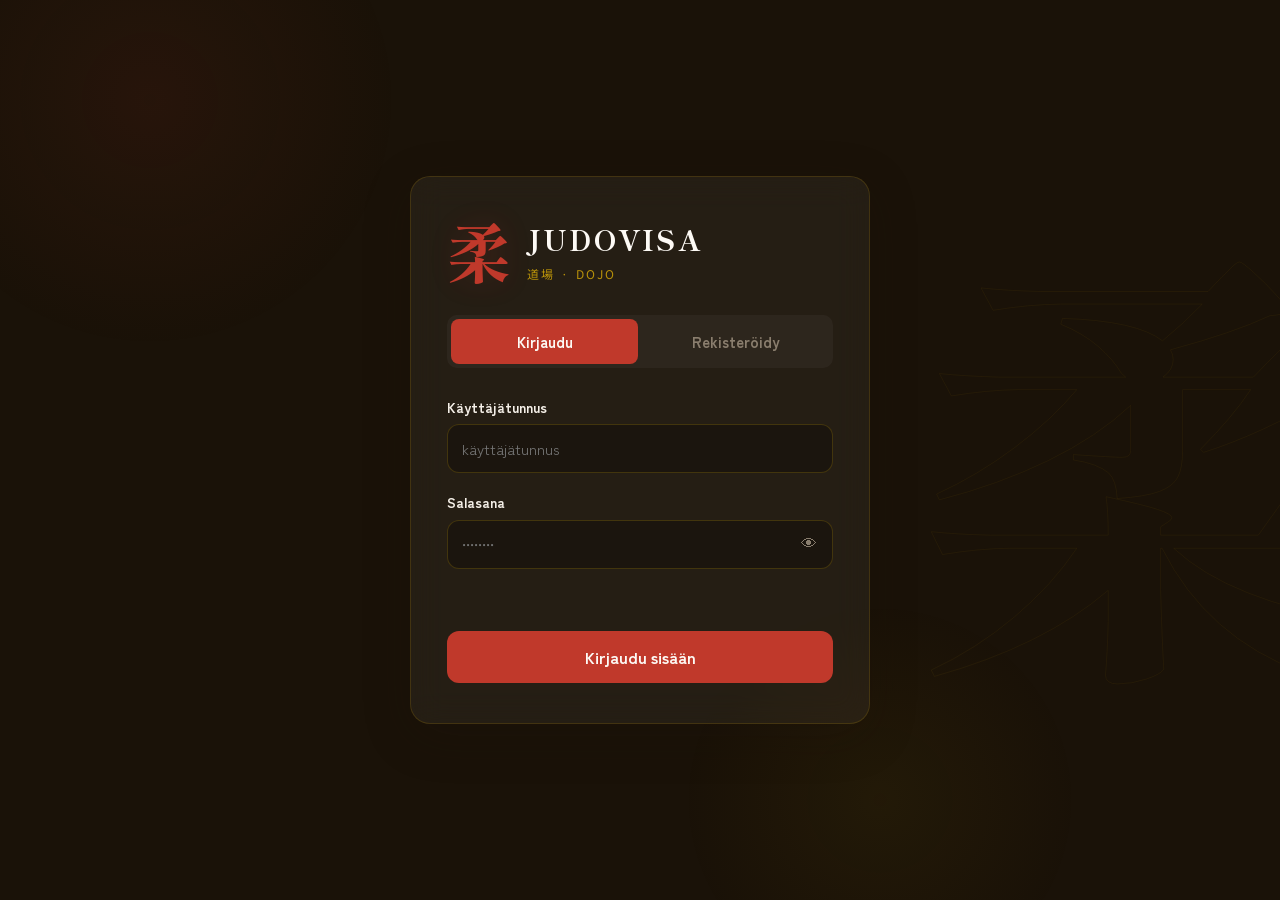
==== index.html @ 2f12b64b "Lisää etusivun rekisteröinti- ja kirjautumislomake" ====
<!DOCTYPE html>
<html lang="fi">
<head>
  <meta charset="UTF-8">
  <meta name="viewport" content="width=device-width, initial-scale=1.0">
  <title>Judovisa · Kirjautuminen</title>
  <!-- Esiyhdistä Google-fontteihin nopeampaa latausta varten -->
  <link rel="preconnect" href="https://fonts.googleapis.com">
  <link rel="preconnect" href="https://fonts.gstatic.com" crossorigin>
  <!-- Dojo-teeman fontit: Shippori Mincho otsikoihin, Zen Kaku leipätekstiin, Noto Sans JP japaniin -->
  <link href="https://fonts.googleapis.com/css2?family=Shippori+Mincho:wght@400;600;800&family=Noto+Sans+JP:wght@300;400;500&family=Zen+Kaku+Gothic+New:wght@300;400;700&display=swap" rel="stylesheet">
  <link rel="stylesheet" href="css/style.css">
</head>
<body>

  <!-- Taustadekoraatiot: iso kanji ja pehmeät väriympyrät -->
  <div class="bg-layer">
    <div class="bg-kanji" aria-hidden="true">柔</div>
    <div class="bg-circle c1"></div>
    <div class="bg-circle c2"></div>
  </div>

  <!-- Kirjautumis- ja rekisteröintinäkymä keskitettynä -->
  <main class="auth-wrap">
    <div class="auth-container">

      <!-- Logo: kanji ja teksti -->
      <div class="auth-logo">
        <div class="logo-kanji">柔</div>
        <div class="logo-text">
          <span class="logo-main">JUDOVISA</span>
          <span class="logo-sub">道場 · DOJO</span>
        </div>
      </div>

      <!-- Välilehdet: vaihto kirjautumisen ja rekisteröinnin välillä -->
      <div class="auth-tabs">
        <button class="tab-btn active" data-tab="login" type="button">Kirjaudu</button>
        <button class="tab-btn" data-tab="register" type="button">Rekisteröidy</button>
      </div>

      <!-- Kirjautumislomake -->
      <form id="form-login" class="auth-form active" novalidate>
        <!-- Käyttäjätunnuskenttä -->
        <div class="field-group">
          <label for="login-username">Käyttäjätunnus</label>
          <input type="text" id="login-username" autocomplete="username" placeholder="käyttäjätunnus" required>
        </div>
        <!-- Salasanakenttä näytä/piilota-painikkeella -->
        <div class="field-group">
          <label for="login-password">Salasana</label>
          <div class="pw-wrap">
            <input type="password" id="login-password" autocomplete="current-password" placeholder="••••••••" required>
            <button type="button" class="pw-toggle" data-target="login-password" aria-label="Näytä tai piilota salasana">👁</button>
          </div>
        </div>
        <!-- Viestialue virheille ja onnistumisille -->
        <div class="auth-message" id="login-message"></div>
        <!-- Lähetyspainike -->
        <button type="submit" class="btn-primary">Kirjaudu sisään</button>
      </form>

      <!-- Rekisteröintilomake -->
      <form id="form-register" class="auth-form" novalidate>
        <!-- Käyttäjätunnuskenttä -->
        <div class="field-group">
          <label for="reg-username">Käyttäjätunnus</label>
          <input type="text" id="reg-username" autocomplete="username" placeholder="3-20 merkkiä" required>
        </div>
        <!-- Salasanakenttä näytä/piilota-painikkeella -->
        <div class="field-group">
          <label for="reg-password">Salasana <span class="hint">(vähintään 8 merkkiä)</span></label>
          <div class="pw-wrap">
            <input type="password" id="reg-password" autocomplete="new-password" placeholder="••••••••" required>
            <button type="button" class="pw-toggle" data-target="reg-password" aria-label="Näytä tai piilota salasana">👁</button>
          </div>
        </div>
        <!-- Viestialue virheille ja onnistumisille -->
        <div class="auth-message" id="register-message"></div>
        <!-- Lähetyspainike -->
        <button type="submit" class="btn-primary">Luo tili</button>
      </form>

    </div>
  </main>

  <!-- Skriptit: ensin api-apuri, sitten lomakelogiikka -->
  <script src="js/api.js"></script>
  <script src="js/auth.js"></script>
</body>
</html>
---- css/style.css ----
/* ============================================================
   JUDOVISA - TYYLIT
   Dojo-teema: tumma tausta, lacquer-punainen, kulta
   Fontit: Shippori Mincho (otsikot), Zen Kaku (leipä), Noto Sans JP (japani)
   ============================================================ */

/* ---- CSS-muuttujat: värit, fontit, varjot ---- */
:root {
  /* Värit */
  --ink:        #1a1208;  /* tumma tausta */
  --parchment:  #f5f0e8;  /* vaalea teksti */
  --red:        #c0392b;  /* pääpunainen */
  --red-deep:   #922b21;  /* tumma punainen */
  --red-glow:   rgba(192, 57, 43, 0.18); /* punainen hehku */
  --gold:       #b8920a;  /* kulta */
  --white:      #fdfaf5;  /* lähes valkoinen */
  --muted:      #8a7e6e;  /* haalea teksti */
  --correct:    #2e7d46;  /* oikein-vihreä */
  --wrong:      #c0392b;  /* väärin-punainen */

  /* Fontit */
  --font-display: 'Shippori Mincho', serif;
  --font-body:    'Zen Kaku Gothic New', sans-serif;
  --font-jp:      'Noto Sans JP', sans-serif;

  /* Reunapyöristys ja varjot */
  --radius:    12px;
  --radius-lg: 20px;
  --shadow-lg: 0 12px 48px rgba(26, 18, 8, 0.22);

  /* Siirtymä */
  --transition: 0.22s cubic-bezier(0.4, 0, 0.2, 1);
}

/* ---- Reset: nollaa marginaalit ja aseta box-sizing ---- */
*, *::before, *::after {
  box-sizing: border-box; /* padding ja border mukaan leveyteen */
  margin: 0;
  padding: 0;
}

/* ---- Perusasetukset html ja body ---- */
html {
  font-size: 16px; /* perusfonttikoko */
}

body {
  font-family: var(--font-body); /* leipätekstifontti */
  background-color: var(--ink);  /* tumma tausta */
  color: var(--parchment);       /* vaalea teksti */
  min-height: 100vh;             /* vähintään koko ruudun korkeus */
  overflow-x: hidden;            /* estä vaakavieritys */
  line-height: 1.6;              /* rivinkorkeus */
}

/* ============================================================
   TAUSTADEKORAATIOT
   ============================================================ */

/* Taustakerros: kiinnitetty, ei reagoi klikkauksiin */
.bg-layer {
  position: fixed;     /* pysyy paikallaan vierittäessä */
  inset: 0;            /* täyttää koko ruudun */
  z-index: 0;          /* sisällön alle */
  pointer-events: none;/* klikkaukset menevät läpi */
  overflow: hidden;    /* leikkaa yli menevät osat */
}

/* Iso läpinäkyvä kanji oikeassa reunassa */
.bg-kanji {
  position: absolute;
  right: -80px;
  top: 50%;
  transform: translateY(-50%); /* pystykeskitys */
  font-family: var(--font-display);
  font-size: clamp(300px, 35vw, 600px); /* skaalautuu ruudun mukaan */
  font-weight: 800;
  color: transparent;          /* täyttö pois */
  -webkit-text-stroke: 1px rgba(184, 146, 10, 0.07); /* ohut kultareuna */
  line-height: 1;
  user-select: none;           /* ei valittavissa */
}

/* Pehmeät värilliset taustaympyrät */
.bg-circle {
  position: absolute;
  border-radius: 50%; /* ympyrä */
}
/* Punertava ympyrä vasemmassa yläkulmassa */
.bg-circle.c1 {
  width: 500px;
  height: 500px;
  top: -150px;
  left: -100px;
  background: radial-gradient(circle, rgba(192,57,43,0.08) 0%, transparent 70%);
}
/* Kullanvärinen ympyrä oikeassa alakulmassa */
.bg-circle.c2 {
  width: 400px;
  height: 400px;
  bottom: -100px;
  right: 200px;
  background: radial-gradient(circle, rgba(184,146,10,0.06) 0%, transparent 70%);
}

/* ============================================================
   AUTH - kirjautuminen ja rekisteröinti
   ============================================================ */

/* Keskittävä kääre koko näkymälle */
.auth-wrap {
  position: relative;       /* taustan päälle */
  z-index: 1;
  min-height: 100vh;
  display: flex;
  align-items: center;      /* pystykeskitys */
  justify-content: center;  /* vaakakeskitys */
  padding: 24px;
}

/* Lasimainen korttikontti */
.auth-container {
  width: 100%;
  max-width: 460px;
  background: rgba(253, 250, 245, 0.05); /* hyvin haalea valkoinen */
  backdrop-filter: blur(16px);           /* lasiefekti */
  border: 1px solid rgba(184, 146, 10, 0.2); /* ohut kultareuna */
  border-radius: var(--radius-lg);
  padding: 40px 36px;
  box-shadow: var(--shadow-lg);
}

/* ---- Logo ---- */
.auth-logo {
  display: flex;
  align-items: center;
  gap: 16px;
  margin-bottom: 32px;
}

/* Punainen kanji-logo */
.logo-kanji {
  font-family: var(--font-display);
  font-size: 64px;
  font-weight: 800;
  color: var(--red);
  line-height: 1;
  text-shadow: 0 0 30px var(--red-glow); /* hehku */
}

/* Logon tekstiosa pystyriviin */
.logo-text {
  display: flex;
  flex-direction: column;
}
/* Pääteksti JUDOVISA */
.logo-main {
  font-family: var(--font-display);
  font-size: 28px;
  font-weight: 800;
  color: var(--white);
  letter-spacing: 0.08em;
}
/* Alateksti japaniksi */
.logo-sub {
  font-family: var(--font-jp);
  font-size: 12px;
  color: var(--gold);
  letter-spacing: 0.2em;
  margin-top: 2px;
}

/* ---- Välilehdet ---- */
.auth-tabs {
  display: flex;
  gap: 4px;
  margin-bottom: 28px;
  background: rgba(255,255,255,0.04); /* haalea pohja */
  border-radius: 10px;
  padding: 4px;
}

/* Yksittäinen välilehtipainike */
.tab-btn {
  flex: 1;                  /* jakaa tilan tasan */
  padding: 12px;
  background: transparent;
  border: none;
  border-radius: 8px;
  color: var(--muted);
  font-family: var(--font-body);
  font-size: 15px;
  font-weight: 700;
  cursor: pointer;
  transition: var(--transition);
}
/* Aktiivinen välilehti korostettuna */
.tab-btn.active {
  background: var(--red);
  color: var(--white);
}

/* ---- Lomakkeet ---- */
/* Lomake piilossa oletuksena */
.auth-form {
  display: none;
  flex-direction: column;
  gap: 18px;
}
/* Aktiivinen lomake näkyviin */
.auth-form.active {
  display: flex;
}

/* Kenttäryhmä: label + input pystyyn */
.field-group {
  display: flex;
  flex-direction: column;
  gap: 6px;
}

/* Kentän otsikko */
.field-group label {
  font-size: 14px;
  font-weight: 700;
  color: var(--parchment);
}

/* Pieni vihjeteksti labelin perässä */
.field-group .hint {
  font-weight: 400;
  color: var(--muted);
  font-size: 12px;
}

/* Tekstikentät */
.field-group input {
  width: 100%;
  padding: 13px 14px;
  background: rgba(0,0,0,0.25);
  border: 1px solid rgba(184, 146, 10, 0.25);
  border-radius: var(--radius);
  color: var(--white);
  font-family: var(--font-body);
  font-size: 15px;
  transition: var(--transition);
}
/* Kentän fokus: kirkkaampi reuna ja hehku */
.field-group input:focus {
  outline: none;
  border-color: var(--red);
  box-shadow: 0 0 0 3px var(--red-glow);
}

/* Salasanakentän kääre, jotta silmäpainike asettuu oikein */
.pw-wrap {
  position: relative;
}
/* Tilaa painikkeelle oikeaan reunaan */
.pw-wrap input {
  padding-right: 44px;
}
/* Näytä/piilota-painike kentän sisällä */
.pw-toggle {
  position: absolute;
  right: 8px;
  top: 50%;
  transform: translateY(-50%);
  background: transparent;
  border: none;
  color: var(--muted);
  cursor: pointer;
  font-size: 16px;
  padding: 4px 8px;
}

/* ---- Pääpainike ---- */
.btn-primary {
  width: 100%;
  padding: 14px;
  margin-top: 6px;
  background: var(--red);
  border: none;
  border-radius: var(--radius);
  color: var(--white);
  font-family: var(--font-body);
  font-size: 16px;
  font-weight: 700;
  cursor: pointer;
  transition: var(--transition);
}
/* Painikkeen hover: tummempi punainen */
.btn-primary:hover {
  background: var(--red-deep);
}
/* Estetty painike haaleana */
.btn-primary:disabled {
  opacity: 0.6;
  cursor: not-allowed;
}

/* ---- Viestialue ---- */
.auth-message {
  font-size: 14px;
  text-align: center;
  min-height: 20px; /* varaa tilaa ettei layout hyppää */
}
/* Virheviesti punaisella */
.auth-message.error {
  color: var(--wrong);
}
/* Onnistumisviesti vihreällä */
.auth-message.success {
  color: var(--correct);
}
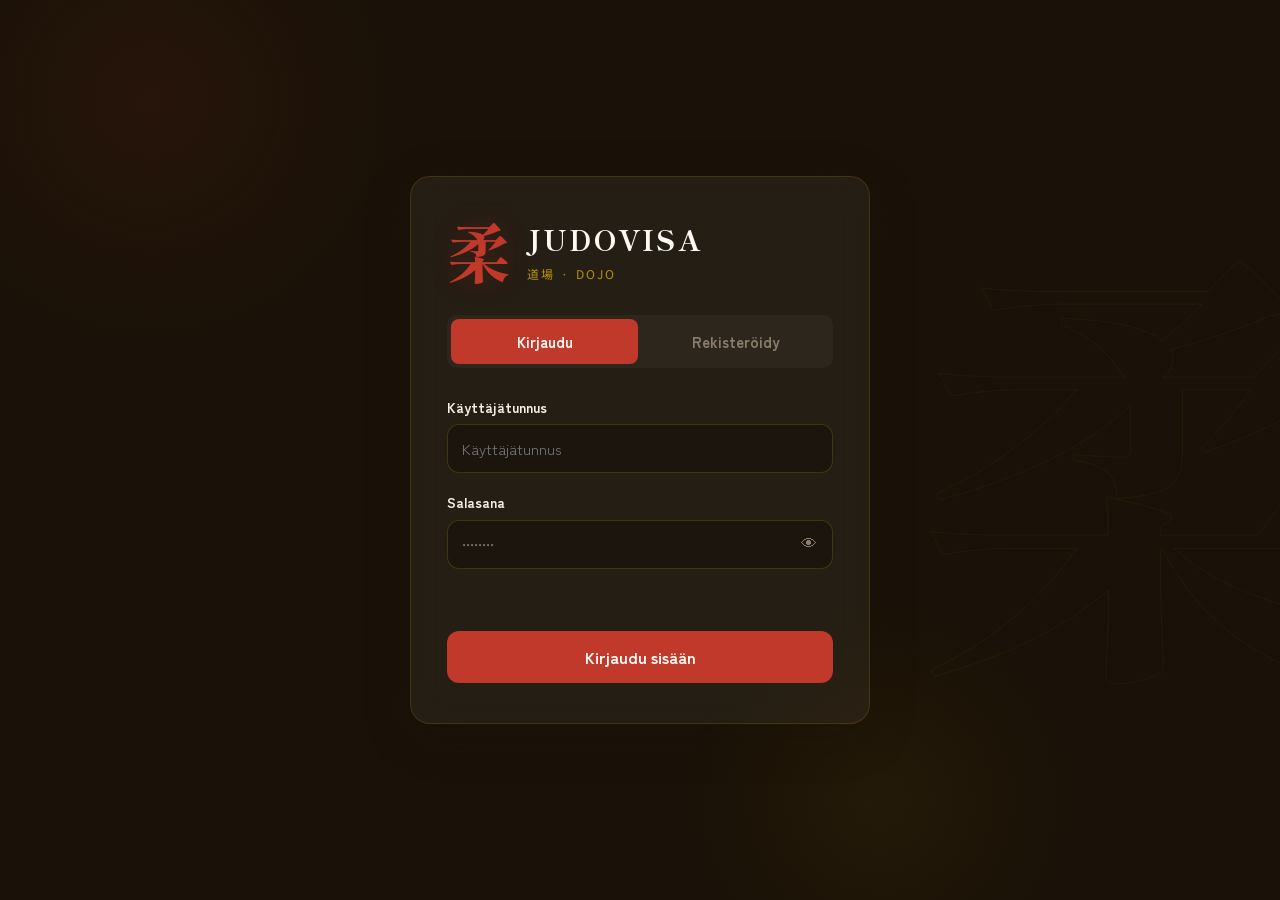
==== commit c37b96c2: "Lisää pelisivun ulkoasu ja rakenne" ====
--- a/index.html
+++ b/index.html
@@ -44,7 +44,7 @@
         <!-- Käyttäjätunnuskenttä -->
         <div class="field-group">
           <label for="login-username">Käyttäjätunnus</label>
-          <input type="text" id="login-username" autocomplete="username" placeholder="käyttäjätunnus" required>
+          <input type="text" id="login-username" autocomplete="username" placeholder="Käyttäjätunnus" required>
         </div>
         <!-- Salasanakenttä näytä/piilota-painikkeella -->
         <div class="field-group">
--- a/css/style.css
+++ b/css/style.css
@@ -312,4 +312,835 @@
 /* Onnistumisviesti vihreällä */
 .auth-message.success {
   color: var(--correct);
+}
+
+/* ============================================================
+   PELIN YLÄPALKKI
+   ============================================================ */
+
+/* Yläpalkki: kiinnitetty sivun yläreunaan */
+.game-header {
+  display: flex;
+  align-items: center;
+  padding: 14px 24px;
+  background: rgba(26, 18, 8, 0.85);
+  backdrop-filter: blur(12px);
+  border-bottom: 1px solid rgba(184, 146, 10, 0.15);
+  position: sticky; /* pysyy näkyvissä vieritettäessä */
+  top: 0;
+  z-index: 50;
+  gap: 16px;
+}
+
+/* Logo-osa vasemmalla */
+.header-logo {
+  display: flex;
+  align-items: center;
+  gap: 10px;
+  flex-shrink: 0; /* ei kutistu */
+}
+
+/* Pieni kanji-logo */
+.logo-kanji-sm {
+  font-family: var(--font-display);
+  font-size: 28px;
+  color: var(--red);
+  line-height: 1;
+}
+
+/* Yläpalkin otsikko */
+.header-title {
+  font-family: var(--font-display);
+  font-size: 18px;
+  font-weight: 800;
+  letter-spacing: 0.1em;
+  color: var(--white);
+}
+
+/* Käyttäjätiedot: työnnetään oikealle */
+.header-user {
+  display: flex;
+  align-items: center;
+  gap: 10px;
+  margin-left: auto; /* työntää loput oikealle */
+  font-size: 14px;
+}
+
+/* Käyttäjänimi */
+#header-username {
+  color: var(--parchment);
+  font-weight: 500;
+}
+
+/* Roolimerkki (pelaaja/admin) */
+.user-badge {
+  font-size: 11px;
+  padding: 3px 9px;
+  border-radius: 20px;
+  font-weight: 600;
+  letter-spacing: 0.06em;
+  text-transform: uppercase;
+}
+/* Pelaajan merkki vihreänä */
+.user-badge.player {
+  background: rgba(46, 125, 70, 0.2);
+  color: #5aad78;
+  border: 1px solid rgba(46, 125, 70, 0.3);
+}
+/* Adminin merkki punaisena */
+.user-badge.admin {
+  background: rgba(192, 57, 43, 0.2);
+  color: #e87058;
+  border: 1px solid rgba(192, 57, 43, 0.3);
+}
+
+/* Toimintopainikkeiden ryhmä */
+.header-actions {
+  display: flex;
+  gap: 6px;
+}
+
+/* Yksittäinen ikonipainike */
+.btn-icon {
+  width: 38px;
+  height: 38px;
+  border-radius: 9px;
+  border: 1px solid rgba(184, 146, 10, 0.2);
+  background: rgba(255,255,255,0.04);
+  color: var(--muted);
+  cursor: pointer;
+  display: flex;
+  align-items: center;
+  justify-content: center;
+  font-size: 16px;
+  transition: all var(--transition);
+}
+/* Ikonipainikkeen hover */
+.btn-icon:hover {
+  background: rgba(255,255,255,0.09);
+  color: var(--gold);
+  border-color: rgba(184, 146, 10, 0.4);
+}
+/* Vaarallisen painikkeen hover (uloskirjautuminen) */
+.btn-icon.danger:hover {
+  background: var(--red-glow);
+  color: var(--red);
+  border-color: rgba(192, 57, 43, 0.4);
+}
+
+/* ============================================================
+   PELIN ASETTELU
+   ============================================================ */
+
+/* Kaksipalstainen ruudukko: sisältö + sivupalkki */
+.game-layout {
+  display: grid;
+  grid-template-columns: 1fr 300px; /* pääsisältö joustaa, sivupalkki kiinteä */
+  gap: 24px;
+  padding: 28px 24px;
+  max-width: 1100px;
+  margin: 0 auto; /* keskitetään */
+  width: 100%;
+  align-items: start;
+}
+
+/* Pääsisältö: salli kutistuminen */
+.game-main { min-width: 0; }
+
+/* Näytöt piilossa oletuksena */
+.screen { display: none; }
+/* Aktiivinen näyttö näkyviin */
+.screen.active { display: block; animation: fadeInView 0.3s ease forwards; }
+
+/* Näkymän sisääntuloanimaatio */
+@keyframes fadeInView {
+  from { opacity: 0; transform: translateY(8px); }
+  to   { opacity: 1; transform: translateY(0); }
+}
+
+/* ============================================================
+   ALOITUSNÄYTTÖ
+   ============================================================ */
+
+/* Aloitussisältö keskitettynä pystyyn */
+.start-content {
+  display: flex;
+  flex-direction: column;
+  align-items: center;
+  text-align: center;
+  padding: 60px 24px;
+  gap: 20px;
+}
+
+/* Iso ääriviivakanji */
+.start-kanji-display {
+  font-family: var(--font-display);
+  font-size: 100px;
+  font-weight: 800;
+  color: transparent;
+  -webkit-text-stroke: 2px var(--red); /* punainen ääriviiva */
+  line-height: 1;
+  filter: drop-shadow(0 0 20px rgba(192,57,43,0.4));
+}
+
+/* Aloitusotsikko */
+.start-title {
+  font-family: var(--font-display);
+  font-size: 48px;
+  font-weight: 800;
+  color: var(--white);
+  letter-spacing: 0.05em;
+}
+
+/* Aloituksen alaotsikko */
+.start-subtitle {
+  font-size: 16px;
+  color: var(--muted);
+  letter-spacing: 0.08em;
+}
+
+/* Tietosirujen rivi */
+.start-info {
+  display: flex;
+  gap: 12px;
+  flex-wrap: wrap;
+  justify-content: center;
+}
+
+/* Yksittäinen tietosiru */
+.info-chip {
+  display: flex;
+  align-items: center;
+  gap: 7px;
+  padding: 8px 16px;
+  background: rgba(255,255,255,0.05);
+  border: 1px solid rgba(184, 146, 10, 0.2);
+  border-radius: 30px;
+  font-size: 13px;
+  color: var(--gold);
+}
+
+/* Iso aloituspainike */
+.btn-start {
+  margin-top: 12px;
+  padding: 18px 48px;
+  background: var(--red);
+  color: var(--white);
+  border: none;
+  border-radius: 50px;
+  font-family: var(--font-display);
+  font-size: 20px;
+  font-weight: 600;
+  cursor: pointer;
+  letter-spacing: 0.06em;
+  transition: all var(--transition);
+}
+/* Aloituspainikkeen hover */
+.btn-start:hover {
+  transform: translateY(-2px);
+  box-shadow: 0 10px 40px var(--red-glow);
+}
+
+/* Oma paras tulos */
+.my-best-score {
+  font-size: 13px;
+  color: var(--gold);
+  opacity: 0.8;
+}
+
+/* ============================================================
+   KYSYMYSNÄYTTÖ
+   ============================================================ */
+
+/* Edistymispalkin kääre */
+.progress-bar-wrap {
+  display: flex;
+  align-items: center;
+  gap: 14px;
+  margin-bottom: 24px;
+}
+
+/* Edistymispalkin tausta */
+.progress-bar-track {
+  flex: 1;
+  height: 6px;
+  background: rgba(255,255,255,0.08);
+  border-radius: 3px;
+  overflow: hidden;
+}
+
+/* Edistymispalkin täyttö */
+.progress-bar-fill {
+  height: 100%;
+  background: linear-gradient(90deg, var(--red), var(--gold));
+  border-radius: 3px;
+  transition: width 0.5s cubic-bezier(0.4, 0, 0.2, 1);
+  width: 0%;
+}
+
+/* Edistymisen tekstinumero */
+.progress-label {
+  font-size: 13px;
+  color: var(--muted);
+  white-space: nowrap;
+  font-variant-numeric: tabular-nums; /* numerot tasaleveinä */
+}
+
+/* Kysymyskortti */
+.question-card {
+  background: rgba(253, 250, 245, 0.04);
+  border: 1px solid rgba(184, 146, 10, 0.18);
+  border-radius: var(--radius-lg);
+  padding: 36px;
+  box-shadow: var(--shadow-lg);
+}
+
+/* Kategoriamerkki */
+.question-category {
+  display: inline-flex;
+  align-items: center;
+  gap: 6px;
+  padding: 5px 14px;
+  background: rgba(192, 57, 43, 0.15);
+  border: 1px solid rgba(192, 57, 43, 0.3);
+  border-radius: 20px;
+  font-size: 12px;
+  color: #e87058;
+  letter-spacing: 0.08em;
+  text-transform: uppercase;
+  font-weight: 600;
+  margin-bottom: 20px;
+}
+
+/* Kysymysteksti */
+.question-text {
+  font-family: var(--font-display);
+  font-size: clamp(20px, 3vw, 26px);
+  font-weight: 600;
+  color: var(--white);
+  line-height: 1.4;
+  margin-bottom: 24px;
+}
+
+/* Yritysmittarin rivi */
+.attempts-display {
+  display: flex;
+  align-items: center;
+  gap: 12px;
+  margin-bottom: 24px;
+}
+
+/* Yritysmittarin teksti */
+.attempts-label {
+  font-size: 12px;
+  color: var(--muted);
+  letter-spacing: 0.04em;
+}
+
+/* Yrityspisteiden rivi */
+.attempts-dots {
+  display: flex;
+  gap: 6px;
+}
+
+/* Yksittäinen yrityspiste */
+.attempt-dot {
+  width: 12px;
+  height: 12px;
+  border-radius: 50%;
+  background: rgba(255,255,255,0.15);
+  border: 1px solid rgba(255,255,255,0.2);
+  transition: all 0.3s ease;
+}
+/* Käytetty yrityspiste punaisena */
+.attempt-dot.used {
+  background: rgba(192, 57, 43, 0.5);
+  border-color: var(--red);
+}
+
+/* Vastausalue */
+.answer-area { margin-bottom: 24px; }
+
+/* Syötteen ja painikkeen rivi */
+.answer-input-wrap {
+  display: flex;
+  gap: 10px;
+}
+
+/* Vastauskenttä */
+.answer-input {
+  flex: 1;
+  background: rgba(255,255,255,0.07);
+  border: 1px solid rgba(184, 146, 10, 0.25);
+  border-radius: 10px;
+  padding: 14px 18px;
+  font-size: 16px;
+  color: var(--white);
+  outline: none;
+  transition: all var(--transition);
+}
+/* Vastauskentän fokus */
+.answer-input:focus {
+  border-color: var(--gold);
+  background: rgba(255,255,255,0.10);
+  box-shadow: 0 0 0 3px rgba(184, 146, 10, 0.12);
+}
+/* Tärinäanimaatio väärälle vastaukselle */
+.answer-input.shake {
+  animation: shake 0.4s ease;
+}
+@keyframes shake {
+  0%, 100% { transform: translateX(0); }
+  20%       { transform: translateX(-8px); }
+  40%       { transform: translateX(8px); }
+  60%       { transform: translateX(-5px); }
+  80%       { transform: translateX(5px); }
+}
+
+/* Tarkistuspainike */
+.btn-check {
+  padding: 14px 22px;
+  background: var(--ink-soft, #2d2416);
+  border: 1px solid rgba(184, 146, 10, 0.3);
+  border-radius: 10px;
+  color: var(--gold);
+  cursor: pointer;
+  font-family: var(--font-display);
+  font-size: 18px;
+  font-weight: 600;
+  line-height: 1;
+  display: flex;
+  flex-direction: column;
+  align-items: center;
+  gap: 2px;
+  transition: all var(--transition);
+  min-width: 80px;
+}
+/* Tarkistuspainikkeen alateksti */
+.btn-sub {
+  font-family: var(--font-body);
+  font-size: 10px;
+  color: var(--muted);
+}
+/* Tarkistuspainikkeen hover */
+.btn-check:hover {
+  background: var(--gold);
+  border-color: var(--gold);
+  color: var(--ink);
+}
+.btn-check:hover .btn-sub { color: var(--ink); }
+
+/* Palautealue */
+.feedback-area {
+  margin-top: 12px;
+  min-height: 36px;
+}
+
+/* Palauteviesti */
+.feedback-msg {
+  display: inline-flex;
+  align-items: center;
+  gap: 8px;
+  padding: 9px 16px;
+  border-radius: 8px;
+  font-size: 14px;
+  font-weight: 500;
+}
+/* Oikea vastaus vihreänä */
+.feedback-msg.correct {
+  background: rgba(46, 125, 70, 0.12);
+  color: #5aad78;
+  border: 1px solid rgba(46, 125, 70, 0.25);
+}
+/* Väärä vastaus punaisena */
+.feedback-msg.wrong {
+  background: rgba(192, 57, 43, 0.10);
+  color: #e87058;
+  border: 1px solid rgba(192, 57, 43, 0.25);
+}
+/* Sama vastaus keltaisena */
+.feedback-msg.same {
+  background: rgba(138, 104, 0, 0.10);
+  color: #c8a835;
+  border: 1px solid rgba(138, 104, 0, 0.25);
+}
+/* Yritykset loppu harmaana */
+.feedback-msg.out {
+  background: rgba(100,100,100,0.1);
+  color: var(--muted);
+  border: 1px solid rgba(255,255,255,0.1);
+}
+
+/* Annettujen vastausten kääre */
+.given-answers-wrap { margin-top: 8px; }
+/* Annettujen vastausten otsikko */
+.given-answers-title {
+  font-size: 12px;
+  color: var(--muted);
+  letter-spacing: 0.06em;
+  text-transform: uppercase;
+  margin-bottom: 10px;
+}
+/* Annettujen vastausten lista */
+.given-answers-list {
+  display: flex;
+  flex-wrap: wrap;
+  gap: 8px;
+}
+
+/* Vastaussiru */
+.answer-chip {
+  display: inline-flex;
+  align-items: center;
+  gap: 6px;
+  padding: 6px 12px;
+  border-radius: 20px;
+  font-size: 13px;
+  font-weight: 500;
+}
+/* Oikea vastaussiru */
+.answer-chip.correct {
+  background: rgba(46, 125, 70, 0.12);
+  color: #5aad78;
+  border: 1px solid rgba(46,125,70,0.3);
+}
+/* Väärä vastaussiru yliviivattuna */
+.answer-chip.wrong {
+  background: rgba(255,255,255,0.04);
+  color: var(--muted);
+  border: 1px solid rgba(255,255,255,0.1);
+  text-decoration: line-through;
+}
+/* Sama vastaussiru */
+.answer-chip.same {
+  background: rgba(138, 104, 0, 0.10);
+  color: #c8a835;
+  border: 1px solid rgba(138,104,0,0.3);
+}
+
+/* Ohituspainike */
+.btn-skip {
+  margin-top: 16px;
+  background: transparent;
+  border: none;
+  color: var(--muted);
+  font-size: 13px;
+  cursor: pointer;
+  padding: 8px 0;
+  transition: color var(--transition);
+}
+.btn-skip:hover { color: var(--gold); }
+
+/* ============================================================
+   TULOSNÄYTTÖ
+   ============================================================ */
+
+/* Tulosten kääre pystyyn */
+.results-container {
+  display: flex;
+  flex-direction: column;
+  gap: 28px;
+}
+
+/* Tulosten kärkiosa */
+.results-hero {
+  text-align: center;
+  padding: 48px 24px 36px;
+  background: rgba(253,250,245,0.03);
+  border: 1px solid rgba(184,146,10,0.15);
+  border-radius: var(--radius-lg);
+  position: relative;
+  overflow: hidden;
+}
+
+/* Tuloskanji */
+.results-kanji {
+  font-family: var(--font-display);
+  font-size: 80px;
+  font-weight: 800;
+  color: transparent;
+  -webkit-text-stroke: 2px var(--gold);
+  line-height: 1;
+  margin-bottom: 12px;
+}
+
+/* Tulosotsikko */
+.results-title {
+  font-family: var(--font-display);
+  font-size: 28px;
+  font-weight: 800;
+  color: var(--white);
+  margin-bottom: 16px;
+}
+
+/* Iso pisteluku rivi */
+.results-score-big {
+  display: flex;
+  align-items: baseline;
+  justify-content: center;
+  gap: 8px;
+}
+/* Iso pisteluku */
+.results-score-big span:first-child {
+  font-family: var(--font-display);
+  font-size: 72px;
+  font-weight: 800;
+  color: var(--gold);
+  line-height: 1;
+}
+/* Pisteluvun selite */
+.results-points-label {
+  font-size: 18px;
+  color: var(--muted);
+}
+
+/* Prosenttiluku */
+.results-percentage {
+  margin-top: 8px;
+  font-size: 16px;
+  color: var(--gold);
+  opacity: 0.8;
+}
+
+/* Erittelyruudukko kolmeen */
+.results-breakdown {
+  display: grid;
+  grid-template-columns: repeat(3, 1fr);
+  gap: 16px;
+}
+
+/* Erittelyruutu */
+.breakdown-item {
+  text-align: center;
+  padding: 20px 16px;
+  border-radius: var(--radius);
+  border: 1px solid rgba(255,255,255,0.08);
+}
+/* Erittelyruutujen värit */
+.breakdown-item.correct { border-color: rgba(46,125,70,0.3); background: rgba(46,125,70,0.07); }
+.breakdown-item.wrong   { border-color: rgba(192,57,43,0.3); background: rgba(192,57,43,0.07); }
+.breakdown-item.skipped { border-color: rgba(138,104,0,0.3); background: rgba(138,104,0,0.07); }
+
+/* Erittelyn luku */
+.breakdown-count {
+  font-family: var(--font-display);
+  font-size: 36px;
+  font-weight: 800;
+  line-height: 1;
+  margin-bottom: 6px;
+}
+.breakdown-item.correct .breakdown-count { color: #5aad78; }
+.breakdown-item.wrong .breakdown-count   { color: #e87058; }
+.breakdown-item.skipped .breakdown-count { color: #c8a835; }
+
+/* Erittelyn selite */
+.breakdown-label {
+  font-size: 12px;
+  color: var(--muted);
+  letter-spacing: 0.06em;
+  text-transform: uppercase;
+}
+
+/* Kategoriatulosten lista */
+.category-results {
+  display: flex;
+  flex-direction: column;
+  gap: 12px;
+}
+
+/* Yksittäinen kategoriatulos */
+.cat-result-item {
+  display: flex;
+  align-items: center;
+  gap: 14px;
+  padding: 14px 18px;
+  background: rgba(255,255,255,0.03);
+  border: 1px solid rgba(255,255,255,0.08);
+  border-radius: var(--radius);
+}
+
+/* Kategorian nimi */
+.cat-result-name {
+  flex: 1;
+  font-size: 14px;
+  font-weight: 500;
+  color: var(--parchment);
+}
+
+/* Kategorian palkin kääre */
+.cat-result-bar-wrap {
+  flex: 2;
+  height: 6px;
+  background: rgba(255,255,255,0.08);
+  border-radius: 3px;
+  overflow: hidden;
+}
+
+/* Kategorian palkki */
+.cat-result-bar {
+  height: 100%;
+  border-radius: 3px;
+  background: linear-gradient(90deg, var(--red), var(--gold));
+  transition: width 0.8s cubic-bezier(0.4, 0, 0.2, 1);
+}
+
+/* Kategorian pisteluku */
+.cat-result-pct {
+  font-size: 13px;
+  color: var(--gold);
+  min-width: 36px;
+  text-align: right;
+}
+
+/* Tulostoimintojen rivi */
+.results-actions {
+  display: flex;
+  justify-content: center;
+}
+
+/* ============================================================
+   SIVUPALKKI
+   ============================================================ */
+
+/* Sivupalkki pystyyn */
+.game-sidebar {
+  display: flex;
+  flex-direction: column;
+  gap: 20px;
+  padding-top: 50px;
+}
+
+/* Sivupalkin kortti */
+.sidebar-card {
+  background: rgba(253,250,245,0.04);
+  border: 1px solid rgba(184,146,10,0.15);
+  border-radius: var(--radius-lg);
+  padding: 22px;
+  box-shadow: var(--shadow-lg);
+}
+
+/* Sivupalkin otsikko */
+.sidebar-title {
+  display: flex;
+  align-items: center;
+  gap: 8px;
+  font-family: var(--font-display);
+  font-size: 16px;
+  font-weight: 600;
+  color: var(--gold);
+  margin-bottom: 18px;
+  letter-spacing: 0.04em;
+}
+
+/* Tulostaulukon lista */
+.leaderboard {
+  list-style: none;
+  display: flex;
+  flex-direction: column;
+  gap: 10px;
+}
+
+/* Tulostaulukon rivi */
+.lb-item {
+  display: flex;
+  align-items: center;
+  gap: 12px;
+  padding: 10px 12px;
+  border-radius: 9px;
+  background: rgba(255,255,255,0.03);
+  border: 1px solid rgba(255,255,255,0.06);
+  transition: all var(--transition);
+}
+/* Tulostaulukon rivin hover */
+.lb-item:hover {
+  background: rgba(255,255,255,0.06);
+  border-color: rgba(184,146,10,0.2);
+}
+/* Kolmen kärjen erikoisvärit */
+.lb-item:nth-child(1) { border-color: rgba(232,200,64,0.4); background: rgba(232,200,64,0.06); }
+.lb-item:nth-child(2) { border-color: rgba(192,192,192,0.3); background: rgba(192,192,192,0.04); }
+.lb-item:nth-child(3) { border-color: rgba(205,127,50,0.3); background: rgba(205,127,50,0.04); }
+
+/* Sijoitusnumero */
+.lb-rank {
+  font-family: var(--font-display);
+  font-size: 16px;
+  font-weight: 800;
+  min-width: 24px;
+  text-align: center;
+}
+.lb-item:nth-child(1) .lb-rank { color: #e8c840; }
+.lb-item:nth-child(2) .lb-rank { color: #c0c0c0; }
+.lb-item:nth-child(3) .lb-rank { color: #cd7f32; }
+.lb-rank .default { color: var(--muted); font-size: 13px; }
+
+/* Tulostaulukon nimi */
+.lb-name {
+  flex: 1;
+  font-size: 14px;
+  font-weight: 500;
+  color: var(--parchment);
+  white-space: nowrap;
+  overflow: hidden;
+  text-overflow: ellipsis;
+}
+/* Oma nimi korostettuna */
+.lb-name.is-me { color: var(--gold); }
+
+/* Tulostaulukon pisteet */
+.lb-score {
+  font-family: var(--font-display);
+  font-size: 15px;
+  font-weight: 700;
+  color: var(--gold);
+}
+
+/* Latausteksti */
+.lb-loading {
+  color: var(--muted);
+  font-size: 13px;
+  padding: 8px;
+}
+
+/* Omien tulosten lista */
+.my-scores {
+  display: flex;
+  flex-direction: column;
+  gap: 8px;
+}
+
+/* Oman tuloksen rivi */
+.my-score-item {
+  display: flex;
+  justify-content: space-between;
+  align-items: center;
+  padding: 9px 12px;
+  background: rgba(255,255,255,0.03);
+  border-radius: 8px;
+  font-size: 13px;
+}
+/* Oman tuloksen prosentti */
+.my-score-pct {
+  font-weight: 700;
+  color: var(--gold);
+}
+/* Oman tuloksen päivä */
+.my-score-date {
+  color: var(--muted);
+  font-size: 12px;
+}
+
+/* ============================================================
+   RESPONSIIVISUUS
+   ============================================================ */
+
+/* Kapeilla näytöillä sivupalkki pääsisällön alle */
+@media (max-width: 860px) {
+  .game-layout {
+    grid-template-columns: 1fr; /* yksi palsta */
+  }
+  /* Mobiilissa ei yläväliä, sivupalkki tulee heti sisällön perään */
+  .game-sidebar {
+    padding-top: 0;
+  }
 }
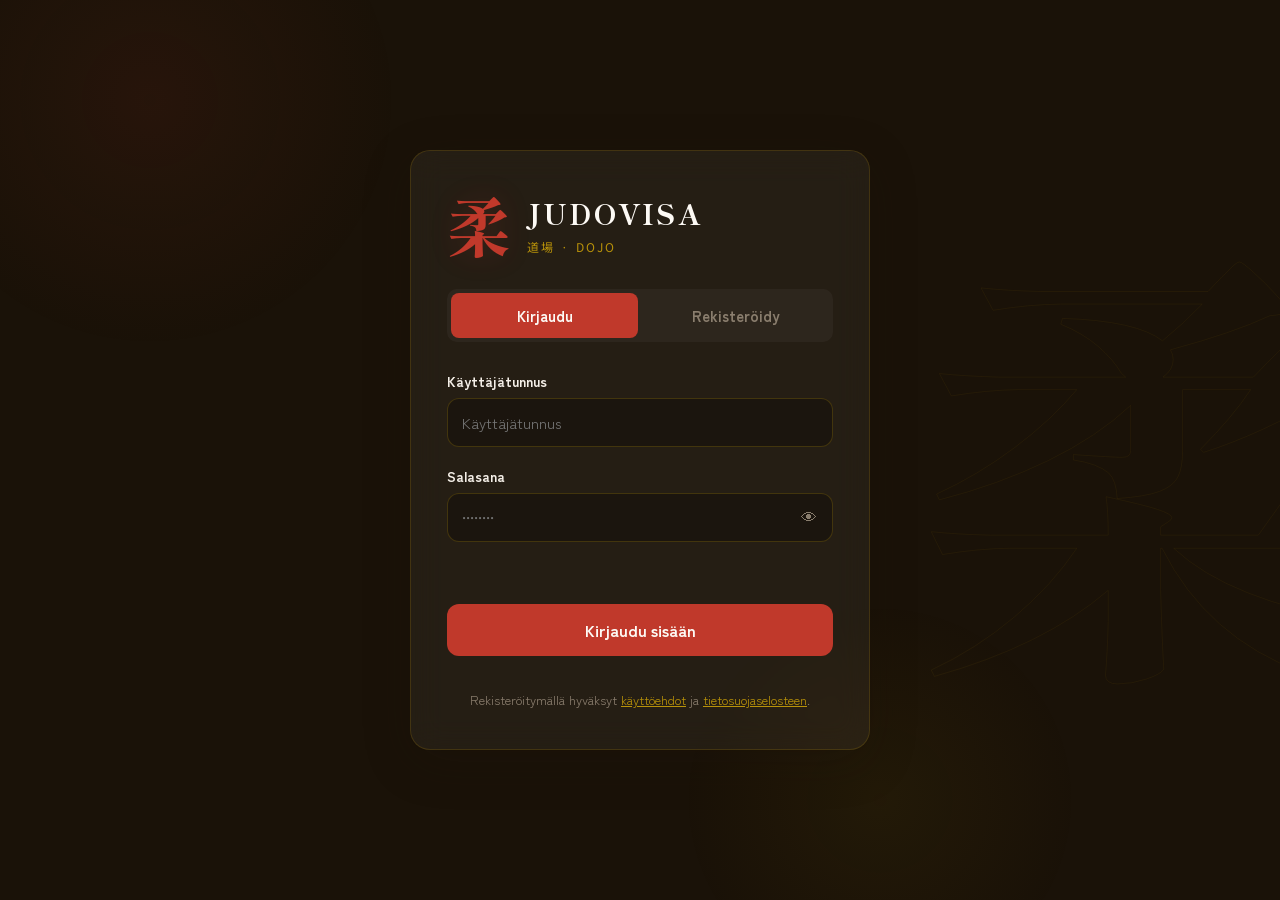
==== commit 448a9fa2: "Lisätty käyttöehdot ja tietosuojaseloste modaaleina kirjautumissivulle" ====
--- a/index.html
+++ b/index.html
@@ -58,6 +58,15 @@
         <div class="auth-message" id="login-message"></div>
         <!-- Lähetyspainike -->
         <button type="submit" class="btn-primary">Kirjaudu sisään</button>
+
+          <!--Käyttöehdot ja tietosuojaseloste -->
+        <p class="legal-note">
+          Rekisteröitymällä hyväksyt
+          <button type="button" class="legal-link" data-modal="terms">käyttöehdot</button>
+          ja
+          <button type="button" class="legal-link" data-modal="privacy">tietosuojaselosteen</button>.
+        </p>
+
       </form>
 
       <!-- Rekisteröintilomake -->
@@ -79,10 +88,74 @@
         <div class="auth-message" id="register-message"></div>
         <!-- Lähetyspainike -->
         <button type="submit" class="btn-primary">Luo tili</button>
+      <!--Käyttöehdot ja tietosuojaseloste -->
+        <p class="legal-note">
+          Rekisteröitymällä hyväksyt
+          <button type="button" class="legal-link" data-modal="terms">käyttöehdot</button>
+          ja
+          <button type="button" class="legal-link" data-modal="privacy">tietosuojaselosteen</button>.
+        </p>
+
       </form>
 
     </div>
   </main>
+
+  <!-- Käyttöehdot-modaali -->
+  <div class="legal-modal" id="modal-terms" hidden>
+    <div class="legal-modal-overlay" data-close="terms"></div>
+    <div class="legal-modal-box" role="dialog" aria-modal="true" aria-labelledby="terms-title">
+      <button type="button" class="legal-modal-close" data-close="terms" aria-label="Sulje">✕</button>
+      <div class="legal-modal-content">
+        <h2 id="terms-title">Judovisan käyttöehdot</h2>
+        <p class="legal-updated">Päivitetty 31.8.2026</p>
+        <p>Tervetuloa Judovisaan. Judovisa on judoaiheinen tietovisa, jossa voit testata judotietämystäsi ja kilpailla tulostaulun kärkipaikoista. Käyttämällä palvelua hyväksyt nämä käyttöehdot.</p>
+        <h3>Palvelun käyttö</h3>
+        <p>Judovisa on tarkoitettu judon harrastajille ja kaikille aiheesta kiinnostuneille. Palvelu on maksuton. Luodaksesi käyttäjätilin sinun tulee valita käyttäjätunnus ja salasana.</p>
+        <h3>Käyttäjän vastuu</h3>
+        <p>Olet vastuussa käyttäjätunnuksesi ja salasanasi säilyttämisestä. Älä luovuta niitä muille. Sitoudut käyttämään palvelua asiallisesti etkä yritä häiritä sen toimintaa tai muita käyttäjiä.</p>
+                <h3>Salasanan unohtuminen</h3>
+        <p>Palvelu ei kerää sähköpostiosoitetta eikä muita henkilötietoja, joten unohtunutta salasanaa ei voida palauttaa. Jos unohdat salasanasi, sinun tulee luoda uusi käyttäjätili. Voit halutessasi ottaa yhteyttä ylläpitäjään osoitteeseen jaricode.fi@elisanet.fi.</p>
+        <h3>Sisältö</h3>
+        <p>Pyrimme pitämään visan kysymykset oikeina ja ajantasaisina, mutta emme takaa niiden virheettömyyttä. Judovisa on tehty harrastusprojektina.</p>
+        <h3>Tilin poistaminen</h3>
+        <p>Voit poistaa oman tilisi milloin tahansa profiilisivulta. Tilin poistamisen yhteydessä poistetaan myös kaikki pelituloksesi.</p>
+        <h3>Muutokset</h3>
+        <p>Näitä käyttöehtoja voidaan päivittää. Merkittävistä muutoksista pyritään ilmoittamaan palvelussa.</p>
+      </div>
+    </div>
+  </div>
+
+  <!-- Tietosuojaseloste-modaali -->
+  <div class="legal-modal" id="modal-privacy" hidden>
+    <div class="legal-modal-overlay" data-close="privacy"></div>
+    <div class="legal-modal-box" role="dialog" aria-modal="true" aria-labelledby="privacy-title">
+      <button type="button" class="legal-modal-close" data-close="privacy" aria-label="Sulje">✕</button>
+      <div class="legal-modal-content">
+        <h2 id="privacy-title">Judovisan tietosuojaseloste</h2>
+        <p class="legal-updated">Päivitetty 31.8.2026</p>
+        <p>Tässä selosteessa kerrotaan, mitä tietoja Judovisa kerää sinusta, miksi ja miten niitä käsitellään.</p>
+        <h3>Mitä tietoja keräämme</h3>
+        <p>Kun luot tilin ja käytät palvelua, tallennamme seuraavat tiedot:</p>
+        <ul>
+          <li>käyttäjätunnuksesi ja pelissä näkyvän näyttönimesi</li>
+          <li>salasanasi suojatussa muodossa, jota ei voi palauttaa selkokieliseksi</li>
+          <li>pelituloksesi, kuten oikeat ja väärät vastaukset sekä tulosprosentit</li>
+        </ul>
+        <p>Emme kerää sähköpostiosoitettasi emmekä muita henkilötietoja. Emme käytä mainoksia emmekä seuraa toimintaasi muilla sivustoilla.</p>
+        <h3>Miksi tietoja kerätään</h3>
+        <p>Tietoja käytetään vain palvelun toimintaan: kirjautumiseen, pelitulosten tallentamiseen ja tulostaulun näyttämiseen. Näyttönimesi voi näkyä muille käyttäjille tulostaulussa.</p>
+        <h3>Tapahtumaloki</h3>
+        <p>Palvelu pitää lokia tärkeistä tapahtumista, kuten kirjautumisista ja tilin muutoksista. Tätä käytetään palvelun turvallisuuden ylläpitoon. Lokitiedot poistuvat automaattisesti vuoden kuluttua.</p>
+        <h3>Tietojen säilytys ja poistaminen</h3>
+        <p>Tietojasi säilytetään niin kauan kuin tilisi on olemassa. Kun poistat tilisi, kaikki tietosi ja pelituloksesi poistetaan pysyvästi.</p>
+        <h3>Sinun oikeutesi</h3>
+        <p>Sinulla on oikeus nähdä sinusta tallennetut tiedot ja pyytää niiden poistamista. Voit poistaa tilisi ja kaikki tietosi itse profiilisivulta milloin tahansa.</p>
+        <h3>Yhteydenotto</h3>
+        <p>Tietosuojaan liittyvissä kysymyksissä voit ottaa yhteyttä palvelun ylläpitäjään sähköpostitse osoitteeseen jaricode.fi@elisanet.fi.</p>
+      </div>
+    </div>
+  </div>
 
   <!-- Skriptit: ensin api-apuri, sitten lomakelogiikka -->
   <script src="js/api.js"></script>
--- a/css/style.css
+++ b/css/style.css
@@ -369,7 +369,37 @@
 /* Käyttäjänimi */
 #header-username {
   color: var(--parchment);
-  font-weight: 500;
+  font-weight: 600;
+  animation: glowPulse 2.2s ease-in-out infinite;
+  text-shadow: 0 0 6px rgba(167, 255, 235, 0.35),
+               0 0 12px rgba(167, 255, 235, 0.25);
+  position: relative;
+}
+
+/* pehmeä “valo taustalla” */
+#header-username::after {
+  content: "";
+  position: absolute;
+  inset: -10px;
+  background: rgba(167, 255, 235, 0.08);
+  filter: blur(12px);
+  border-radius: 8px;
+  z-index: -1;
+  opacity: 0.6;
+}
+
+@keyframes glowPulse {
+  0%, 100% {
+    text-shadow: 0 0 4px rgba(167, 255, 235, 0.25),
+                 0 0 10px rgba(167, 255, 235, 0.15);
+    filter: brightness(1);
+  }
+  50% {
+    text-shadow: 0 0 10px rgba(167, 255, 235, 0.7),
+                 0 0 20px rgba(167, 255, 235, 0.4),
+                 0 0 30px rgba(167, 255, 235, 0.2);
+    filter: brightness(1.1);
+  }
 }
 
 /* Roolimerkki (pelaaja/admin) */
@@ -415,12 +445,14 @@
   font-size: 16px;
   transition: all var(--transition);
 }
+
 /* Ikonipainikkeen hover */
 .btn-icon:hover {
   background: rgba(255,255,255,0.09);
   color: var(--gold);
   border-color: rgba(184, 146, 10, 0.4);
 }
+
 /* Vaarallisen painikkeen hover (uloskirjautuminen) */
 .btn-icon.danger:hover {
   background: var(--red-glow);
@@ -804,12 +836,12 @@
   color: #5aad78;
   border: 1px solid rgba(46,125,70,0.3);
 }
-/* Väärä vastaussiru yliviivattuna */
+/* Väärä vastaussiru punaisena */
 .answer-chip.wrong {
-  background: rgba(255,255,255,0.04);
-  color: var(--muted);
-  border: 1px solid rgba(255,255,255,0.1);
-  text-decoration: line-through;
+  background: rgba(192, 57, 43, 0.10);    /* haalea punainen tausta */
+  color: #e87058;                          /* kirkas punainen tekstiväri */
+  border: 1px solid rgba(192, 57, 43, 0.25); /* punainen reunaviiva */
+  /* text-decoration: line-through;  <- ota tämä pois jos et halua yliviivausta */
 }
 /* Sama vastaussiru */
 .answer-chip.same {
@@ -830,6 +862,112 @@
   transition: color var(--transition);
 }
 .btn-skip:hover { color: var(--gold); }
+
+/* ============================================================
+   MONIVALINTAKYSYMYSTEN DOJO-TYYLIT
+   ============================================================ */
+
+/* Poistetaan selaimen oletusreunukset ja viivat fieldset-elementistä */
+.answer-area .choices-fieldset {
+  border: none;
+  padding: 0;
+  margin: 16px 0 0 0;
+  min-width: 0;
+  width: 100%;
+}
+
+/* Piilotetaan "Valitse oikea vaihtoehto" -legend-otsikko ruudunlukijoille saavutettavasti */
+.answer-area .sr-only {
+  position: absolute;
+  width: 1px;
+  height: 1px;
+  padding: 0;
+  margin: -1px;
+  overflow: hidden;
+  clip: rect(0, 0, 0, 0);
+  white-space: nowrap;
+  border: 0;
+}
+
+/* Monivalintavaihtoehtojen pystyrivi */
+.choices-list {
+  display: flex;
+  flex-direction: column;
+  gap: 12px;
+  width: 100%;
+}
+
+/* Yksittäinen laatikko, joka sisältää valinnan */
+.choice-item {
+  display: flex;
+  align-items: center;
+  gap: 12px;
+  background: rgba(255, 255, 255, 0.05);
+  border: 1px solid rgba(184, 146, 10, 0.2);
+  border-radius: 10px;
+  padding: 14px 18px;
+  font-family: var(--font-body);
+  font-size: 15px;
+  color: var(--white);
+  cursor: pointer;
+  transition: all var(--transition);
+  user-select: none;
+}
+
+/* Vaihtoehtolaatikon hover-efekti */
+.choice-item:hover {
+  background: rgba(255, 255, 255, 0.09);
+  border-color: var(--gold);
+}
+
+/* Tyylitellään itse pallo vähän arvokkaammaksi */
+.choice-radio {
+  appearance: none; /* piipotetaan selaimen oletuspallo */
+  -webkit-appearance: none;
+  width: 18px;
+  height: 18px;
+  border: 2px solid var(--muted);
+  border-radius: 50%;
+  outline: none;
+  background: transparent;
+  cursor: pointer;
+  display: inline-grid;
+  place-content: center;
+  transition: var(--transition);
+  flex-shrink: 0; /* Estetään pallon liiskaantuminen kapealla näytöllä */
+}
+
+/* Radiopallon sisäosa (pieni kultainen täplä), joka syttyy valittaessa */
+.choice-radio::before {
+  content: "";
+  width: 10px;
+  height: 10px;
+  border-radius: 50%;
+  transform: scale(0);
+  background-color: var(--gold);
+  transition: transform var(--transition);
+}
+
+/* Kun vaihtoehto on aktiivinen / valittu, muutetaan laatikon reuna */
+.choice-item:has(.choice-radio:checked) {
+  border-color: var(--gold);
+  background: rgba(184, 146, 10, 0.05);
+}
+
+/* Valittu pallo muuttuu kultaiseksi */
+.choice-radio:checked {
+  border-color: var(--gold);
+}
+
+.choice-radio:checked::before {
+  transform: scale(1);
+}
+
+/* Jos valinnat lukitaan (attempts: 1 jälkeen) */
+.choice-radio:disabled {
+  opacity: 0.5;
+  cursor: not-allowed;
+}
 
 /* ============================================================
    TULOSNÄYTTÖ
@@ -1131,11 +1269,617 @@
 }
 
 /* ============================================================
+    PROFIILIN MUOKKAUS SIVU
+   ============================================================ */
+
+/* Keskittää profiilikortin samalla tavalla kuin pelialueen */
+.profile-layout {
+  grid-template-columns: 1fr;
+  max-width: 600px;
+  margin: 40px auto;
+}
+
+/* Otsikkoalue, joka on nyt kortin ulkopuolella yläpuolella */
+.profile-hero-header {
+  display: flex;
+  flex-direction: column;
+  align-items: center;
+  text-align: center;
+  margin-bottom: 32px;
+  gap: 12px;
+}
+
+/* Iso hehkuva ääriviivakanji keskelle, täsmää täysin aloitussivun tyyliin */
+.profile-kanji-display {
+  font-family: var(--font-display);
+  font-size: 84px;
+  font-weight: 800;
+  color: transparent;
+  -webkit-text-stroke: 2px var(--red);
+  line-height: 1;
+  filter: drop-shadow(0 0 20px var(--red-glow));
+  user-select: none;
+}
+
+.profile-title {
+  font-family: var(--font-display);
+  font-size: 36px;
+  font-weight: 800;
+  color: var(--white);
+  letter-spacing: 0.05em;
+  line-height: 1.2;
+}
+
+.profile-subtitle {
+  font-size: 14px;
+  color: var(--muted);
+  letter-spacing: 0.06em;
+}
+
+/* Lasimainen kontti lomakkeille */
+.profile-container {
+  background: rgba(253, 250, 245, 0.04);
+  border: 1px solid rgba(184, 146, 10, 0.18);
+  border-radius: var(--radius-lg);
+  padding: 36px;
+  box-shadow: var(--shadow-lg);
+}
+
+/* Välilehdet */
+.profile-tabs {
+  display: flex;
+  gap: 6px;
+  margin-bottom: 28px;
+  background: rgba(255, 255, 255, 0.04);
+  border-radius: 10px;
+  padding: 4px;
+}
+
+/* Erityisväri tilin poistovälilehdelle */
+.profile-tabs .danger-tab:hover {
+  color: #ff6b6b;
+}
+.profile-tabs .danger-tab.active {
+  background: var(--wrong);
+  color: var(--white);
+}
+
+/* Lomakkeiden piilotus/näyttö */
+.profile-form {
+  display: none;
+  flex-direction: column;
+  gap: 20px;
+}
+
+.profile-form.active {
+  display: flex;
+  animation: fadeInView 0.25s ease forwards;
+}
+
+/* Tilin poiston varoituslaatikko */
+.delete-warning {
+  display: flex;
+  gap: 16px;
+  align-items: center;
+  background: rgba(192, 57, 43, 0.1);
+  border: 1px solid rgba(192, 57, 43, 0.25);
+  border-radius: var(--radius);
+  padding: 16px;
+  color: #e87058;
+  font-size: 14px;
+}
+
+.delete-warning .warning-icon {
+  font-size: 28px;
+  line-height: 1;
+}
+
+/* Punainen korostusnappi tilin poistamiseen */
+.btn-danger-action {
+  background: var(--wrong);
+}
+.btn-danger-action:hover {
+  background: #a9271a;
+}
+
+/* Korjaus silmäikonille */
+.profile-form .pw-toggle {
+  font-style: normal;
+}
+
+/* ============================================================
+   DOJO HALLINTASIVUN (ADMIN) TYYLIT 
+   ============================================================ */
+
+/* Levennetään asettelua hieman profiilisivusta, jotta kaksi palstaa mahtuu rinnakkain */
+.admin-page-layout {
+  grid-template-columns: 1fr;
+  max-width: 1000px; /* Sopiva leveys kahdelle laatikolle rinnakkain */
+  margin: 40px auto;
+}
+
+/* Kaksipalstainen gridi lasikontin sisällä */
+.admin-grid {
+  display: grid;
+  grid-template-columns: repeat(auto-fit, minmax(320px, 1fr));
+  gap: 2.5rem;
+  width: 100%;
+}
+
+/* Yksittäinen sarake */
+.admin-column {
+  display: flex;
+  flex-direction: column;
+}
+
+/* Otsikot palstojen sisällä */
+.admin-box-title {
+  font-family: var(--font-display);
+  font-size: 1.3rem;
+  font-weight: 600;
+  letter-spacing: 0.5px;
+  margin-bottom: 1.5rem;
+  color: var(--white);
+  display: flex;
+  justify-content: space-between;
+  align-items: center;
+  text-align: left;
+}
+
+/* Taulukon kääre ja siisti dojo-skrollaus */
+.admin-table-wrapper {
+  overflow-x: auto;
+  max-height: 280px;
+  margin-top: 0.5rem;
+  border-radius: 6px;
+}
+
+/* Taulukkoasetukset */
+.admin-table {
+  width: 100%;
+  border-collapse: collapse;
+  text-align: left;
+}
+
+.admin-table th {
+  padding: 0.8rem 0.5rem;
+  color: var(--muted);
+  font-family: var(--font-body);
+  font-size: 0.8rem;
+  font-weight: 700;
+  text-transform: uppercase;
+  letter-spacing: 1px;
+  border-bottom: 1px solid rgba(184, 146, 10, 0.15);
+}
+
+.admin-table td {
+  padding: 0.8rem 0.5rem;
+  color: var(--white);
+  font-family: var(--font-body);
+  font-size: 0.95rem;
+  border-bottom: 1px solid rgba(255, 255, 255, 0.05);
+  vertical-align: middle;
+}
+
+.table-loading {
+  text-align: center;
+  color: var(--muted);
+  padding: 2rem 0;
+}
+
+/* Järjestelmälokin musta konsoliosa */
+.admin-log-wrapper {
+  flex-grow: 1;
+  background: rgba(0, 0, 0, 0.3);
+  border-radius: var(--radius);
+  border: 1px solid rgba(184, 146, 10, 0.15);
+  padding: 1rem;
+  min-height: 250px;
+  max-height: 280px;
+  overflow-y: auto;
+  font-family: monospace;
+  font-size: 0.85rem;
+  text-align: left;
+  box-shadow: inset 0 2px 8px rgba(0, 0, 0, 0.4);
+}
+
+.log-row {
+  display: block;
+  padding: 0.15rem 0;
+  line-height: 1.4;
+}
+
+.log-row.info { color: var(--muted); }
+.log-row.success, .success { color: #5aad78; }
+.log-row.warning, .warning { color: #c8a835; } /* ◄ Nyt pelkkä warning on keltainen! */
+.log-row.danger, .danger, .error { color: #e87058; }   /* ◄ Nyt danger ja error ovat punaisia! */
+
+/* Ammattimaiset, dojo-henkiset painikkeet taulukon riveihin */
+.admin-btn-sm {
+  background: rgba(255, 255, 255, 0.04);
+  color: var(--parchment);
+  border: 1px solid rgba(184, 146, 10, 0.2);
+  padding: 0.3rem 0.6rem;
+  font-size: 0.8rem;
+  border-radius: 4px;
+  cursor: pointer;
+  font-family: var(--font-body);
+  transition: all var(--transition);
+  margin-left: 0.3rem;
+}
+
+.admin-btn-sm:hover {
+  background: rgba(255, 255, 255, 0.12);
+  border-color: var(--gold);
+  color: var(--white);
+}
+
+.admin-btn-sm.role-toggle { color: #c8a835; }
+.admin-btn-sm.role-toggle:hover { background: rgba(138, 104, 0, 0.1); }
+
+.admin-btn-sm.user-delete { color: #e87058; border-color: rgba(192, 57, 43, 0.3); }
+.admin-btn-sm.user-delete:hover { background: rgba(192, 57, 43, 0.15); border-color: var(--red); }
+
+/* Tyhjennä-painike lokin yläreunassa */
+.admin-clear-btn {
+  background: transparent;
+  color: var(--muted);
+  border: 1px solid rgba(255, 255, 255, 0.1);
+  padding: 0.25rem 0.65rem;
+  font-size: 0.75rem;
+  border-radius: 4px;
+  cursor: pointer;
+  font-family: var(--font-body);
+  transition: all var(--transition);
+}
+
+.admin-clear-btn:hover {
+  border-color: var(--muted);
+  color: var(--white);
+}
+
+/* Skrollipalkkien tyylit yhtenäisiksi */
+.admin-table-wrapper::-webkit-scrollbar,
+.admin-log-wrapper::-webkit-scrollbar {
+  width: 4px;
+}
+.admin-table-wrapper::-webkit-scrollbar-thumb,
+.admin-log-wrapper::-webkit-scrollbar-thumb {
+  background: rgba(184, 146, 10, 0.2);
+  border-radius: 2px;
+}
+
+
+/* ============================================================
+   KYSYMYSTEN LUONTI- JA MUOKKAUSLOMAKE
+   ============================================================ */
+
+/* Visuaalinen erotinlinja vanhan admin-gridin ja uuden lomakkeen välillä */
+.admin-separator {
+  border: 0;
+  border-top: 1px solid rgba(184, 146, 10, 0.15);
+  margin: 40px 0 30px 0;
+}
+
+/* Lomakealueen kahden sarakkeen ruudukko perustiedoille */
+.admin-form-grid {
+  gap: 20px;
+  margin-top: 0;
+}
+
+/* Koko lomakkeen pystysuuntainen pääväli elementtien välillä */
+.form-gap {
+  display: flex;
+  flex-direction: column;
+  gap: 20px;
+}
+
+/* Syötekenttien keskinäinen pystysuuntainen väli */
+.form-inputs-gap {
+  gap: 18px;
+}
+
+/* Korjattu hierarkia: pakotetaan uuden osion alaotsikko asettumaan siististi vasemmalle luonnollisesti */
+.admin-column .profile-subtitle {
+  text-align: left;
+}
+
+/* Katkoviiva dynaamisten osioiden yläpuolella */
+.admin-dashed-line {
+  border-top: 1px dashed rgba(184, 146, 10, 0.15);
+  margin: 5px 0;
+}
+
+/* Teksti- ja monivalintaosioiden yhteinen pystyasettelu */
+.dynamic-section {
+  display: flex;
+  flex-direction: column;
+  gap: 20px;
+}
+
+/* Piilotetaan se dynaaminen osio, joka ei ole valittuna */
+.choice-hidden {
+  display: none;
+}
+
+/* Monivalintaosion otsikkotyyli */
+.choice-title {
+  font-size: 14px;
+  margin-bottom: 4px;
+  color: var(--gold);
+  text-transform: uppercase;
+  letter-spacing: 0.5px;
+}
+
+/* Monivalintavaihtoehtojen tekstikenttien tiivistetty koko */
+.form-input-sm {
+  flex: 1;
+  height: 38px;
+  padding: 6px 12px;
+  font-size: 14px;
+}
+
+/* Poistetaan oletustilan vaatima tyhjä korkeushyppy lomakkeen alareunasta */
+.form-msg-spacing {
+  margin: 0;
+  min-height: auto;
+}
+
+/* Tyylitellään uusi select-valikko täsmäämään muihin input-kenttiin */
+.admin-select {
+  width: 100%;
+  background: rgba(0, 0, 0, 0.25);
+  border: 1px solid rgba(184, 146, 10, 0.25);
+  height: 42px;
+  color: var(--white);
+  cursor: pointer;
+  font-family: var(--font-body);
+  font-size: 14px;
+  border-radius: 12px;
+  padding: 10px 14px;
+  outline: none;
+  transition: var(--transition);
+}
+
+/* Select-valikon aktivointi (Focus) */
+.admin-select:focus {
+  border-color: var(--red);
+  box-shadow: 0 0 0 3px var(--red-glow);
+}
+
+/* Sirompi ja keskitetty tallennuspainike admin-lomakkeelle */
+.btn-admin-submit {
+  align-self: center;             /* Keskittää painikkeen lomakkeen pohjalle */
+  width: auto;                    /* Poistaa täysleveyden */
+  min-width: 240px;               /* Antaa napille jämäkän, mutta siistin pohjan */
+  padding: 12px 28px;             /* Tiiviimmät ja tyylikkäämmät sisäreunukset */
+  margin-top: 10px;
+  background: var(--red);
+  color: var(--white);
+  border: none;
+  border-radius: var(--radius);
+  font-family: var(--font-body);
+  font-size: 15px;
+  font-weight: 700;
+  cursor: pointer;
+  transition: var(--transition);
+}
+
+.btn-admin-submit:hover {
+  background: var(--red-deep);
+  transform: translateY(-1px);    /* Kevyt dojo-henkinen nosto hoverissa */
+}
+
+.btn-admin-submit:disabled {
+  opacity: 0.6;
+  cursor: not-allowed;
+}
+
+/* ----- Käyttöehdot- ja tietosuojaseloste-linkit ----- */
+.legal-note {
+  margin-top: 1rem;
+  font-size: 0.85rem;
+  color: var(--muted);
+  text-align: center;
+  line-height: 1.5;
+}
+
+.legal-link {
+  background: none;
+  border: none;
+  color: var(--gold);
+  font: inherit;
+  text-decoration: underline;
+  cursor: pointer;
+  padding: 0;
+}
+
+.legal-link:hover {
+  color: var(--red);
+}
+
+/* ----- Käyttöehdot- ja tietosuojaseloste-linkit lomakkeissa ----- */
+.legal-note {
+  margin-top: 1rem;
+  font-size: 0.8rem;
+  color: var(--muted);
+  text-align: center;
+}
+
+.legal-link {
+  background: none;
+  border: none;
+  color: var(--gold);
+  font: inherit;
+  text-decoration: underline;
+  cursor: pointer;
+  padding: 0;
+}
+
+.legal-link:hover {
+  color: var(--red);
+}
+
+/* Päivitetty-päivämäärä modaalin otsikon alla */
+.legal-updated {
+  font-size: 0.8rem;
+  color: var(--muted);
+  margin-top: -0.5rem;
+  margin-bottom: 1.5rem;
+}
+
+/* ----- Modaalit ----- */
+.legal-modal {
+  position: fixed;
+  inset: 0;
+  z-index: 1000;
+  display: flex;
+  align-items: center;
+  justify-content: center;
+  padding: 1rem;
+}
+
+.legal-modal[hidden] {
+  display: none;
+}
+
+.legal-modal-overlay {
+  position: absolute;
+  inset: 0;
+  background: rgba(26, 18, 8, 0.75);
+}
+
+.legal-modal-box {
+  position: relative;
+  background: var(--ink);
+  border: 1px solid var(--red-deep);
+  border-radius: var(--radius-lg);
+  box-shadow: var(--shadow-lg);
+  max-width: 640px;
+  width: 100%;
+  max-height: 85vh;
+  overflow: hidden;
+  display: flex;
+  flex-direction: column;
+}
+
+.legal-modal-close {
+  position: absolute;
+  top: 0.75rem;
+  right: 0.75rem;
+  background: none;
+  border: none;
+  color: var(--muted);
+  font-size: 1.4rem;
+  line-height: 1;
+  cursor: pointer;
+  padding: 0.25rem 0.5rem;
+  z-index: 1;
+}
+
+.legal-modal-close:hover {
+  color: var(--red);
+}
+
+.legal-modal-content {
+  overflow-y: auto;
+  padding: 2rem;
+  color: var(--parchment);
+}
+
+.legal-modal-content h2 {
+  font-family: var(--font-display);
+  color: var(--white);
+  margin-top: 0;
+  margin-bottom: 1rem;
+}
+
+.legal-modal-content h3 {
+  color: var(--gold);
+  margin-top: 1.5rem;
+  margin-bottom: 0.5rem;
+}
+
+.legal-modal-content p,
+.legal-modal-content li {
+  line-height: 1.6;
+  color: var(--parchment);
+}
+
+.legal-modal-content ul {
+  padding-left: 1.25rem;
+}
+
+/* ----- Modaalin scrollbar teemaan ----- */
+
+/* Chrome, Edge, Safari */
+.legal-modal-content::-webkit-scrollbar {
+  width: 10px;
+}
+
+.legal-modal-content::-webkit-scrollbar-track {
+  background: rgba(26, 18, 8, 0.4);
+  border-radius: 8px;
+}
+
+.legal-modal-content::-webkit-scrollbar-thumb {
+  background: var(--red-deep);
+  border-radius: 8px;
+  border: 2px solid var(--ink);
+}
+
+.legal-modal-content::-webkit-scrollbar-thumb:hover {
+  background: var(--red);
+}
+
+/* Firefox */
+.legal-modal-content {
+  scrollbar-width: thin;
+  scrollbar-color: var(--red-deep) rgba(26, 18, 8, 0.4);
+}
+
+/* ============================================================
    RESPONSIIVISUUS
    ============================================================ */
 
 /* Kapeilla näytöillä sivupalkki pääsisällön alle */
 @media (max-width: 860px) {
+  
+  /* ---- KORJATTU YLÄPALKKI MOBIILIIN ---- */
+  .game-header {
+    padding: 6px 10px;        /* Tiivistetään ylä- ja alareunoja */
+    gap: 6px;                 /* Pienempi väli elementtien välille */
+    justify-content: space-between;
+    flex-wrap: nowrap;        /* Estetään ehdottomasti elementtejä tippumasta eri riveille */
+  }
+  
+  .header-title {
+    font-size: 14px;          /* Pienetitään "JUDOVISA" tekstiä vähän */
+    letter-spacing: 1px;
+  }
+  
+  .logo-kanji-sm {
+    font-size: 14px;          /* Pienempi pikkukanji */
+  }
+
+  #header-username {
+    font-size: 13px;          /* Tiivistetään käyttäjän nimen kokoa */
+    max-width: 80px;          /* Rajataan pituus, jos on pitkä nimi */
+    overflow: hidden;
+    text-overflow: ellipsis;  /* Lisää kolme pistettä, jos nimi on jättipitkä */
+    white-space: nowrap;
+  }
+
+  .header-actions {
+    gap: 4px;                 /* Napit lähemmäksi toisiaan */
+  }
+
+  .btn-icon {
+    padding: 6px;             /* Hieman pienemmät kosketusalueet napeille */
+    font-size: 14px;          /* Pienemmät emojit */
+  }
+
+  /* ---- PELISIVUN TYYLIT ---- */
   .game-layout {
     grid-template-columns: 1fr; /* yksi palsta */
   }
@@ -1143,4 +1887,186 @@
   .game-sidebar {
     padding-top: 0;
   }
+  /* Pienennä aloituspainiketta mobiilissa */
+  .btn-start {
+    padding: 14px 32px;  /* pienemmät reunukset */
+    font-size: 16px;     /* pienempi fontti */
+  }
+  /* Pienennä aloitusotsikkoa mobiilissa */
+  .start-title {
+    font-size: 36px;
+  }
+  /* Pienennä aloituksen iso kanji mobiilissa */
+  .start-kanji-display {
+    font-size: 72px;
+  }
+  /* Tiiviimpi aloitusnäkymä */
+  .start-content {
+    padding: 20px 16px 40px;
+  }
+  /*Pienennä kysymyskorttia mobiilissa */
+  .question-card {
+    padding: 24px;
+  }
+  /*Piennnnä vastausalueen syötteen ja painikkeen väliä mobiilissa */
+  .answer-input-wrap {
+    gap: 6px;
+  }
+  /*Pienennä vastauskenttää mobiilissa */
+  .answer-input {
+    padding: 10px 12px;
+    font-size: 14px;
+  }
+  /* Pienennä tarkistuspainiketta mobiilissa ja yhtenäistä korkeus input-kentän kanssa */
+  .btn-check {
+    box-sizing: border-box;
+    height: 42px;                  /* Täsmälleen sama korkeus kuin input-kentillä */
+    padding: 0 18px;               /* Poistetaan ylä- ja alapadding, jätetään vain sivut */
+    font-size: 16px;
+    display: inline-flex;          /* Keskittää tekstin ja emojin napin sisällä pystysuunnassa */
+    align-items: center;
+    justify-content: center;
+  }
+
+  /* ---- ENNALLAAN OLEVAT PROFIILISIVUN MOBIILITYYLIT ---- */
+  .profile-layout {
+    margin: 10px auto;
+  }
+  .profile-hero-header {
+    margin-bottom: 20px;
+    gap: 4px;
+  }
+  .profile-kanji-display {
+    font-size: 64px;
+  }
+  .profile-title {
+    font-size: 28px;
+  }
+  .profile-container {
+    padding: 20px 16px;
+  }
+  .profile-tabs {
+    flex-direction: column;
+    gap: 6px;
+    background: transparent;
+    padding: 0;
+  }
+  .tab-btn {
+    background: rgba(255, 255, 255, 0.04);
+    border-radius: 8px;
+    padding: 10px;
+  }
+
+  /* ---- ADMIN-SIVUN MOBIILITYYLIT ---- */
+  .admin-grid {
+    grid-template-columns: 1fr;
+    gap: 2rem;
+    margin-top: 1rem;
+  }
+  .admin-box-title {
+    font-size: 1.2rem;
+    margin-bottom: 1rem;
+  }
+  .admin-table th, 
+  .admin-table td {
+    padding: 0.75rem 0.4rem;
+    font-size: 0.85rem;
+  }
+  .admin-btn-sm {
+    padding: 0.25rem 0.45rem;
+    font-size: 0.75rem;
+    margin-left: 0.2rem;
+  }
+  .admin-log-wrapper {
+    min-height: 200px;
+    max-height: 250px;
+    padding: 0.75rem;
+    font-size: 0.8rem;
+  }
+
+  /* ---- YHTENÄISET INPUT-KENTÄT JOKA SIVULLE MOBIILISSA ---- */
+  .field-group input,
+  .auth-form input,
+  .profile-container input,
+  .answer-input,
+  #admin-search {
+    box-sizing: border-box;       /* Pakotetaan selain laskemaan reunukset oikein */
+    height: 42px;                  /* Pakotetaan TÄSMÄLLEEN sama korkeus joka sivun kentälle */
+    padding: 10px 14px;            /* Yhtenäinen sisäreunustila tekstille */
+    font-size: 14px;               /* Estetään iOS-laitteita zoomaamasta kenttään automaattisesti */
+    line-height: 1.2;
+    margin: 0;
+  }
+
+  /* ---- MONIVALINTALAATIKOIDEN TIIVISTYS MOBIILISSA ---- */
+  .answer-area .choice-item {
+    padding: 10px 14px;      /* Täsmää täysin muiden input-kenttien mobiilipaddingiin */
+    font-size: 14px;         /* Yhtenäinen fonttikoko muiden kenttien kanssa */
+    gap: 10px;               /* Tiivistetään pallon ja tekstin väliä mobiilissa */
+  }
+
+  .answer-area .choice-radio {
+    width: 18px;             /* Hieman sirompi pallo mobiiliruudulle */
+    height: 18px;
+  }
+
+/* ---- KYSYMYSPANKIN MOBIILIKORTIT (KORJATTU JA TIIVISTETTY) ---- */
+  
+  /* Piilotetaan taulukon otsikkorivi mobiilissa */
+  .admin-table thead {
+    display: none;
+  }
+
+  /* Pakotetaan taulukko, sen runko ja solut lohkoiksi */
+  .admin-table,
+  #admin-questions-tbody,
+  #admin-questions-tbody tr,
+  #admin-questions-tbody td {
+    display: block;
+    width: 100%;
+    box-sizing: border-box;
+  }
+
+  /* Tehdään jokaisesta kysymysrivistä oma siisti korttinsa */
+  #admin-questions-tbody tr {
+    margin-bottom: 20px;
+    padding: 15px;
+    background: rgba(255, 255, 255, 0.02);
+    border: 1px solid rgba(255, 255, 255, 0.08);
+    border-radius: 8px;
+  }
+
+  /* Tiivistetään solujen välit kortin sisällä */
+  #admin-questions-tbody td {
+    padding: 6px 0;
+    border: none;
+    text-align: left;
+  }
+
+  /* Ensimmäinen sarake erotetaan kevyellä viivalla */
+  #admin-questions-tbody td:first-child {
+    border-bottom: 1px solid rgba(255, 255, 255, 0.05);
+    padding-bottom: 10px;
+    margin-bottom: 6px;
+  }
+
+  /* Korjattu toimintorivi: napit asettuvat nätisti oikeaan reunaan kuten käyttäjälistassakin */
+  #admin-questions-tbody td.text-right {
+    display: flex;
+    justify-content: flex-end; /* Työnnetään napit oikealle */
+    gap: 8px;                  /* Tiivis väli nappien väliin */
+    margin-top: 10px;
+    padding-top: 10px;
+    border-top: 1px solid rgba(255, 255, 255, 0.05);
+  }
+
+  /* Palautetaan painikkeiden koko täsmälleen samaksi kuin käyttäjähallinnassa */
+  #admin-questions-tbody .admin-btn-sm {
+    display: inline-block;
+    width: auto;               /* Estetään nappien venyminen koko ruudun levyiseksi */
+    padding: 0.25rem 0.45rem;  /* Sama padding kuin teidän muilla admin-napeilla mobiilissa */
+    font-size: 0.75rem;        /* Sama fonttikoko kuin käyttäjälistassa */
+    margin: 0;
+  }
+  
 }
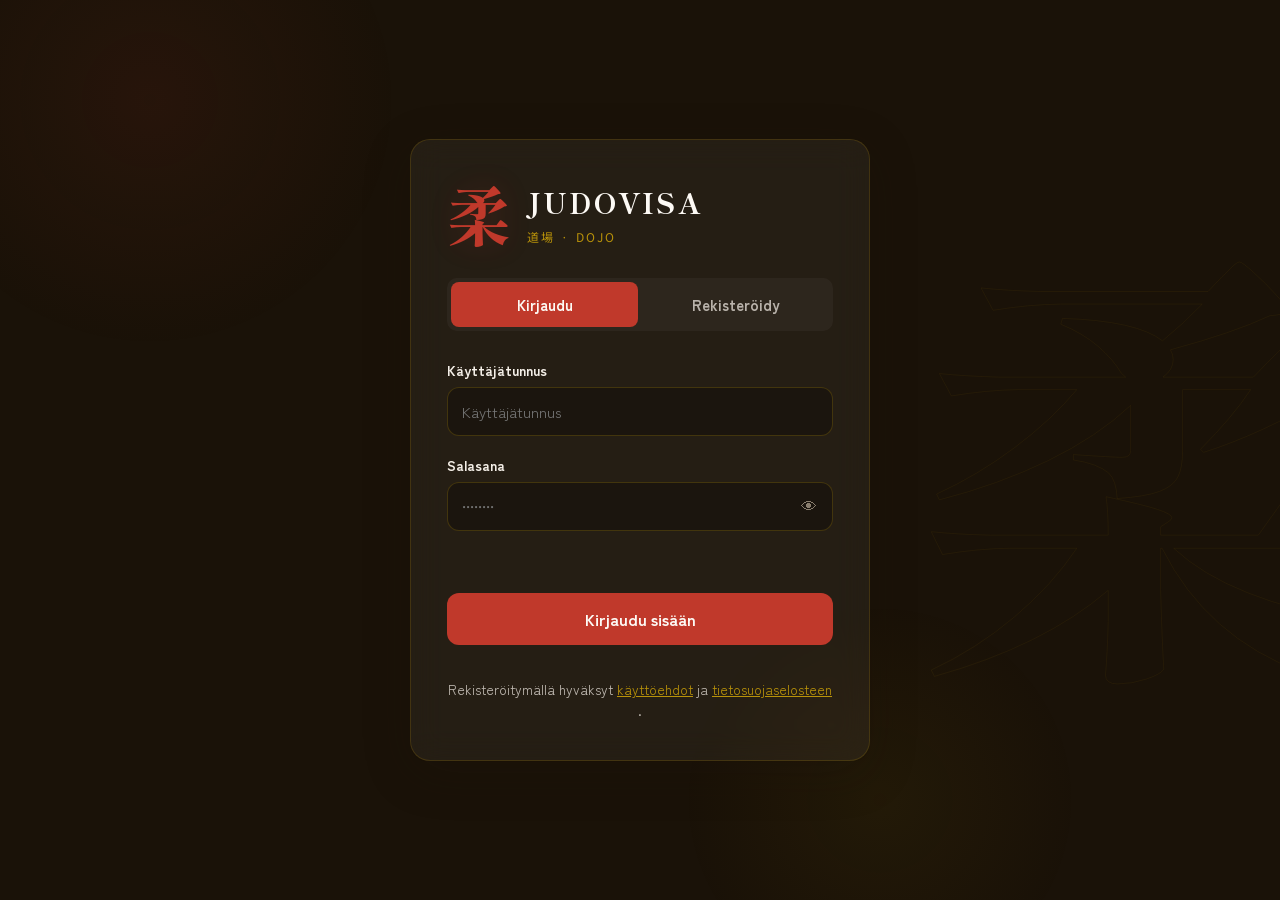
==== commit 1111824e: "Korjattu admin sivun vahvista napin sijoittelu tilin poistossa. Lisätty favicon sivuille" ====
--- a/index.html
+++ b/index.html
@@ -3,6 +3,7 @@
 <head>
   <meta charset="UTF-8">
   <meta name="viewport" content="width=device-width, initial-scale=1.0">
+  <link rel="icon" type="image/png" href="img/favicon.png">
   <title>Judovisa · Kirjautuminen</title>
   <!-- Esiyhdistä Google-fontteihin nopeampaa latausta varten -->
   <link rel="preconnect" href="https://fonts.googleapis.com">
--- a/css/style.css
+++ b/css/style.css
@@ -187,7 +187,7 @@
   background: transparent;
   border: none;
   border-radius: 8px;
-  color: var(--muted);
+  color: rgba(245, 240, 232, 0.7);
   font-family: var(--font-body);
   font-size: 15px;
   font-weight: 700;
@@ -469,7 +469,7 @@
   display: grid;
   grid-template-columns: 1fr 300px; /* pääsisältö joustaa, sivupalkki kiinteä */
   gap: 24px;
-  padding: 28px 24px;
+  padding: 48px 24px 28px;
   max-width: 1100px;
   margin: 0 auto; /* keskitetään */
   width: 100%;
@@ -1428,7 +1428,14 @@
 
 /* Taulukon kääre ja siisti dojo-skrollaus */
 .admin-table-wrapper {
-  overflow-x: auto;
+  /* Toimintosarakkeen nowrap-napit voivat viedä taulukon rivin
+     muutaman pikselin wrapperia leveämmäksi; overflow-x oli "auto",
+     joten selain piirsi tästä turhan (kultaisen) vaakaskrollipalkin
+     nappien ja varoitustekstin väliin, vaikka mitään ei tarvinnut
+     oikeasti vierittää sivusuunnassa. Pystysuunnan skrollaus (pitkät
+     käyttäjälistat) säilyy, vaakaskrollipalkki vain piilotetaan. */
+  overflow-x: hidden;
+  overflow-y: auto;
   max-height: 280px;
   margin-top: 0.5rem;
   border-radius: 6px;
@@ -1459,6 +1466,14 @@
   font-size: 0.95rem;
   border-bottom: 1px solid rgba(255, 255, 255, 0.05);
   vertical-align: middle;
+}
+
+/* Estetään "Muuta rooli"/"Muokkaa" ja "Poista" -> "⚠ Vahvista" -nappien
+   rivinvaihto toimintosarakkeessa, jotta napit pysyvät samalla rivillä
+   myös kaksivaiheisen varmistuksen aikana (leveämpi "⚠ Vahvista" -teksti
+   ei enää tiputa nappia omalle rivilleen). */
+.admin-table td.text-right {
+  white-space: nowrap;
 }
 
 .table-loading {
@@ -1519,6 +1534,16 @@
 
 .admin-btn-sm.user-delete { color: #e87058; border-color: rgba(192, 57, 43, 0.3); }
 .admin-btn-sm.user-delete:hover { background: rgba(192, 57, 43, 0.15); border-color: var(--red); }
+
+/* Oman rivin "Estetty"-teksti: sama laatikkomalli kuin .admin-btn-sm, jotta
+   rivin korkeus ja tekstin pystyasemointi täsmää nappirivien kanssa */
+.admin-action-disabled {
+  display: inline-block;
+  padding: 0.3rem 0.6rem;
+  border: 1px solid transparent;
+  font-size: 0.8rem;
+  color: var(--muted);
+}
 
 /* Tyhjennä-painike lokin yläreunassa */
 .admin-clear-btn {
@@ -1679,7 +1704,7 @@
 .legal-note {
   margin-top: 1rem;
   font-size: 0.85rem;
-  color: var(--muted);
+  color: rgba(245, 240, 232, 0.75);
   text-align: center;
   line-height: 1.5;
 }
@@ -1698,32 +1723,10 @@
   color: var(--red);
 }
 
-/* ----- Käyttöehdot- ja tietosuojaseloste-linkit lomakkeissa ----- */
-.legal-note {
-  margin-top: 1rem;
-  font-size: 0.8rem;
-  color: var(--muted);
-  text-align: center;
-}
-
-.legal-link {
-  background: none;
-  border: none;
-  color: var(--gold);
-  font: inherit;
-  text-decoration: underline;
-  cursor: pointer;
-  padding: 0;
-}
-
-.legal-link:hover {
-  color: var(--red);
-}
-
 /* Päivitetty-päivämäärä modaalin otsikon alla */
 .legal-updated {
   font-size: 0.8rem;
-  color: var(--muted);
+  color: rgba(245, 240, 232, 0.6);
   margin-top: -0.5rem;
   margin-bottom: 1.5rem;
 }
@@ -1785,6 +1788,8 @@
   overflow-y: auto;
   padding: 2rem;
   color: var(--parchment);
+  scrollbar-width: thin;
+  scrollbar-color: var(--red-deep) rgba(26, 18, 8, 0.4);
 }
 
 .legal-modal-content h2 {
@@ -1830,12 +1835,6 @@
 
 .legal-modal-content::-webkit-scrollbar-thumb:hover {
   background: var(--red);
-}
-
-/* Firefox */
-.legal-modal-content {
-  scrollbar-width: thin;
-  scrollbar-color: var(--red-deep) rgba(26, 18, 8, 0.4);
 }
 
 /* ============================================================
@@ -1976,6 +1975,19 @@
     padding: 0.25rem 0.45rem;
     font-size: 0.75rem;
     margin-left: 0.2rem;
+  }
+
+  /* Käyttäjälistan "Muuta rooli"- ja "Poista"-napit allekkain mobiilissa,
+     etteivät ne mene limittäin/päällekkäin kapealla toiminnot-sarakkeella */
+  #admin-users-tbody td.text-right {
+    display: flex;
+    flex-direction: column;
+    align-items: flex-end;
+    gap: 6px;
+  }
+
+  #admin-users-tbody .admin-btn-sm {
+    margin-left: 0;
   }
   .admin-log-wrapper {
     min-height: 200px;
@@ -2068,5 +2080,24 @@
     font-size: 0.75rem;        /* Sama fonttikoko kuin käyttäjälistassa */
     margin: 0;
   }
+
+    /* ---- KIRJAUTUMIS- JA REKISTERÖINTISIVUN MOBIILITYYLIT ---- */
+  .auth-wrap {
+    padding: 14px;              /* Pienempi ulkoreunus kapealla ruudulla */
+  }
+
+  .auth-container {
+    padding: 26px 18px;         /* Tiiviimpi sisäreunus jotta sisältö mahtuu ruudulle */
+  }
+
+  .auth-logo {
+    gap: 10px;                  /* Kanji ja teksti lähemmäs toisiaan */
+    margin-bottom: 24px;
+  }
+
+  .logo-main {
+    font-size: 22px;            /* Pienempi JUDOVISA-teksti jotta se ei leikkaudu reunasta */
+    letter-spacing: 0.04em;
+  }
   
 }
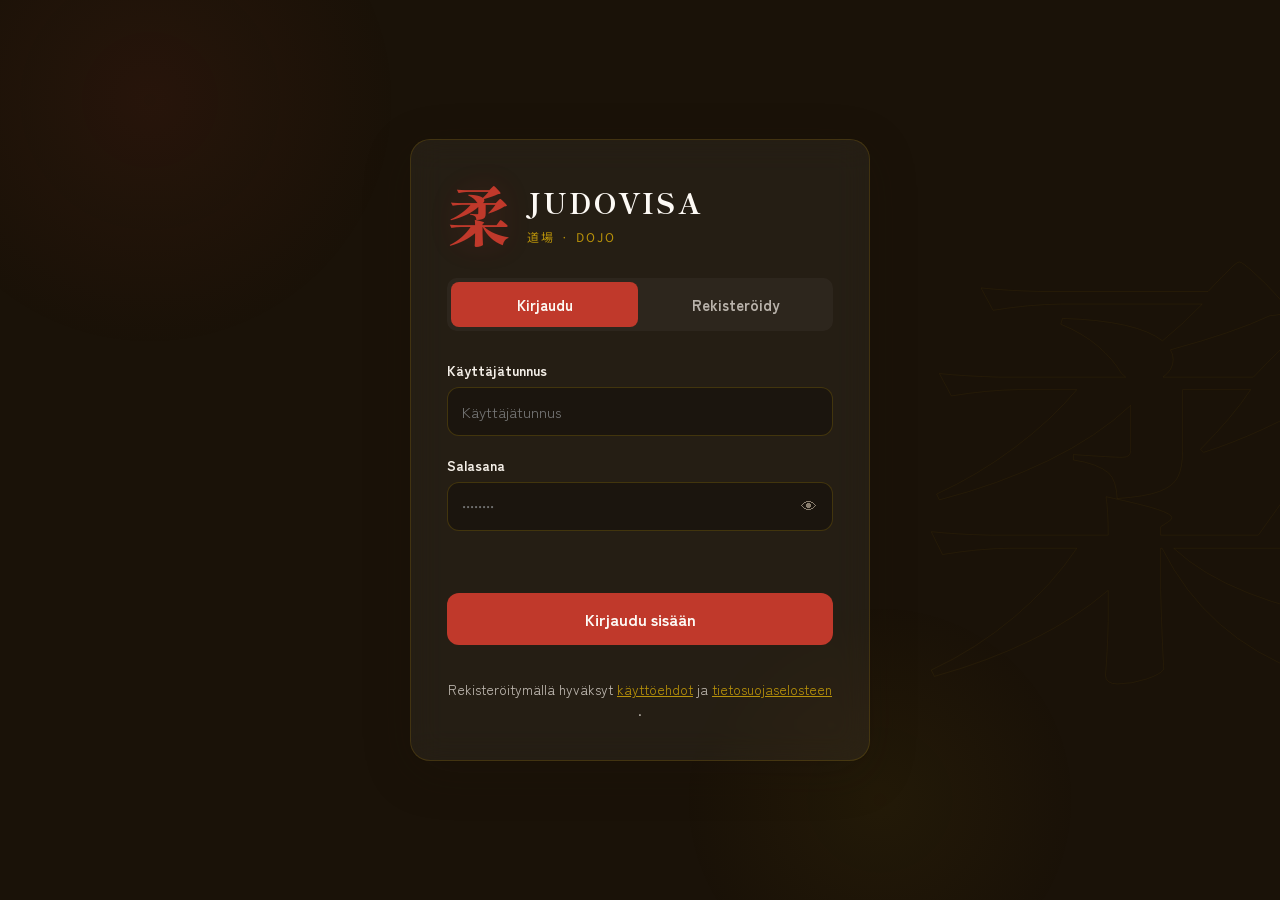
==== commit 2b91c36f: "Vaihdettu fontit itse ladatuiksi ja päivitetty tietosuojaseloste" ====
--- a/index.html
+++ b/index.html
@@ -5,11 +5,6 @@
   <meta name="viewport" content="width=device-width, initial-scale=1.0">
   <link rel="icon" type="image/png" href="img/favicon.png">
   <title>Judovisa · Kirjautuminen</title>
-  <!-- Esiyhdistä Google-fontteihin nopeampaa latausta varten -->
-  <link rel="preconnect" href="https://fonts.googleapis.com">
-  <link rel="preconnect" href="https://fonts.gstatic.com" crossorigin>
-  <!-- Dojo-teeman fontit: Shippori Mincho otsikoihin, Zen Kaku leipätekstiin, Noto Sans JP japaniin -->
-  <link href="https://fonts.googleapis.com/css2?family=Shippori+Mincho:wght@400;600;800&family=Noto+Sans+JP:wght@300;400;500&family=Zen+Kaku+Gothic+New:wght@300;400;700&display=swap" rel="stylesheet">
   <link rel="stylesheet" href="css/style.css">
 </head>
 <body>
@@ -109,18 +104,18 @@
       <button type="button" class="legal-modal-close" data-close="terms" aria-label="Sulje">✕</button>
       <div class="legal-modal-content">
         <h2 id="terms-title">Judovisan käyttöehdot</h2>
-        <p class="legal-updated">Päivitetty 31.8.2026</p>
+        <p class="legal-updated">Päivitetty 9.9.2026</p>
         <p>Tervetuloa Judovisaan. Judovisa on judoaiheinen tietovisa, jossa voit testata judotietämystäsi ja kilpailla tulostaulun kärkipaikoista. Käyttämällä palvelua hyväksyt nämä käyttöehdot.</p>
         <h3>Palvelun käyttö</h3>
         <p>Judovisa on tarkoitettu judon harrastajille ja kaikille aiheesta kiinnostuneille. Palvelu on maksuton. Luodaksesi käyttäjätilin sinun tulee valita käyttäjätunnus ja salasana.</p>
         <h3>Käyttäjän vastuu</h3>
         <p>Olet vastuussa käyttäjätunnuksesi ja salasanasi säilyttämisestä. Älä luovuta niitä muille. Sitoudut käyttämään palvelua asiallisesti etkä yritä häiritä sen toimintaa tai muita käyttäjiä.</p>
                 <h3>Salasanan unohtuminen</h3>
-        <p>Palvelu ei kerää sähköpostiosoitetta eikä muita henkilötietoja, joten unohtunutta salasanaa ei voida palauttaa. Jos unohdat salasanasi, sinun tulee luoda uusi käyttäjätili. Voit halutessasi ottaa yhteyttä ylläpitäjään osoitteeseen jaricode.fi@elisanet.fi.</p>
+        <p>Palvelu ei kerää sähköpostiosoitetta, joten unohtunutta salasanaa ei voida palauttaa sähköpostitse. Jos unohdat salasanasi, sinun tulee luoda uusi käyttäjätili. Voit halutessasi ottaa yhteyttä ylläpitäjään osoitteeseen jaricode.fi@elisanet.fi.</p>
         <h3>Sisältö</h3>
         <p>Pyrimme pitämään visan kysymykset oikeina ja ajantasaisina, mutta emme takaa niiden virheettömyyttä. Judovisa on tehty harrastusprojektina.</p>
         <h3>Tilin poistaminen</h3>
-        <p>Voit poistaa oman tilisi milloin tahansa profiilisivulta. Tilin poistamisen yhteydessä poistetaan myös kaikki pelituloksesi.</p>
+        <p>Voit poistaa oman tilisi milloin tahansa profiilisivulta. Tilin poistaminen on pysyvää, ja sen yhteydessä poistetaan myös kaikki tiliin liittyvät pelituloksesi.</p>
         <h3>Muutokset</h3>
         <p>Näitä käyttöehtoja voidaan päivittää. Merkittävistä muutoksista pyritään ilmoittamaan palvelussa.</p>
       </div>
@@ -134,7 +129,7 @@
       <button type="button" class="legal-modal-close" data-close="privacy" aria-label="Sulje">✕</button>
       <div class="legal-modal-content">
         <h2 id="privacy-title">Judovisan tietosuojaseloste</h2>
-        <p class="legal-updated">Päivitetty 31.8.2026</p>
+        <p class="legal-updated">Päivitetty 9.9.2026</p>
         <p>Tässä selosteessa kerrotaan, mitä tietoja Judovisa kerää sinusta, miksi ja miten niitä käsitellään.</p>
         <h3>Mitä tietoja keräämme</h3>
         <p>Kun luot tilin ja käytät palvelua, tallennamme seuraavat tiedot:</p>
@@ -143,18 +138,34 @@
           <li>salasanasi suojatussa muodossa, jota ei voi palauttaa selkokieliseksi</li>
           <li>pelituloksesi, kuten oikeat ja väärät vastaukset sekä tulosprosentit</li>
         </ul>
-        <p>Emme kerää sähköpostiosoitettasi emmekä muita henkilötietoja. Emme käytä mainoksia emmekä seuraa toimintaasi muilla sivustoilla.</p>
+        <p>Palvelu ei pyydä käyttäjän sähköpostiosoitetta. Emme käytä mainoksia emmekä seuraa toimintaasi muilla sivustoilla.</p>
         <h3>Miksi tietoja kerätään</h3>
-        <p>Tietoja käytetään vain palvelun toimintaan: kirjautumiseen, pelitulosten tallentamiseen ja tulostaulun näyttämiseen. Näyttönimesi voi näkyä muille käyttäjille tulostaulussa.</p>
+        <p>Tietoja käytetään palvelun toimintaan: kirjautumiseen, käyttäjätilin ylläpitämiseen, pelitulosten tallentamiseen ja tulostaulun näyttämiseen. Näyttönimesi voi näkyä muille käyttäjille tulostaulussa.</p>
+        <h3>Käsittelyn oikeusperuste</h3>
+        <p>Käsittely perustuu palvelun tarjoamiseen ja käyttäjätilin ylläpitämiseen. Palvelun turvallisuuteen ja väärinkäytösten ehkäisemiseen liittyvien lokitietojen käsittely perustuu ylläpitäjän oikeutettuun etuun. </p>
         <h3>Tapahtumaloki</h3>
         <p>Palvelu pitää lokia tärkeistä tapahtumista, kuten kirjautumisista ja tilin muutoksista. Tätä käytetään palvelun turvallisuuden ylläpitoon. Lokitiedot poistuvat automaattisesti vuoden kuluttua.</p>
+        <h3>Palveluntarjoajat</h3>
+        <p>Judovisan teknisessä toteutuksessa käytetään Domainhotelli-, Render- ja MongoDB Atlas -palveluita.
+
+Domainhotellin palvelimet sijaitsevat Suomessa. Renderin palvelut sijaitsevat Yhdysvalloissa ja MongoDB Atlas -tietokanta EU-alueella Ruotsissa.
+
+Renderin kautta henkilötietoja voidaan käsitellä EU/ETA-alueen ulkopuolella. Tietojen käsittelyssä ja siirroissa noudatetaan palveluntarjoajien sovellettavia tietosuoja- ja tiedonsiirtokäytäntöjä.</p>
         <h3>Tietojen säilytys ja poistaminen</h3>
         <p>Tietojasi säilytetään niin kauan kuin tilisi on olemassa. Kun poistat tilisi, kaikki tietosi ja pelituloksesi poistetaan pysyvästi.</p>
         <h3>Sinun oikeutesi</h3>
-        <p>Sinulla on oikeus nähdä sinusta tallennetut tiedot ja pyytää niiden poistamista. Voit poistaa tilisi ja kaikki tietosi itse profiilisivulta milloin tahansa.</p>
+        <p>Sinulla on oikeus nähdä sinusta tallennetut tiedot ja pyytää niiden poistamista. Voit poistaa tilisi ja kaikki tietosi itse profiilisivulta milloin tahansa. Sinulla on myös oikeus tehdä valitus valvovalle tietosuojaviranomaiselle, jos katsot, että henkilötietojasi käsitellään tietosuojalainsäädännön vastaisesti.</p>
         <h3>Yhteydenotto</h3>
         <p>Tietosuojaan liittyvissä kysymyksissä voit ottaa yhteyttä palvelun ylläpitäjään sähköpostitse osoitteeseen jaricode.fi@elisanet.fi.</p>
       </div>
+    </div>
+  </div>
+
+  <!-- Latausindikaattori: näkyy kun backend-pyyntö on käynnissä (esim. Render-backendin herätys) -->
+  <div id="loading-overlay" class="loading-overlay" hidden>
+    <div class="loading-box">
+      <div class="loading-spinner"></div>
+      <p id="loading-text">Ladataan...</p>
     </div>
   </div>
 
--- a/css/style.css
+++ b/css/style.css
@@ -3,6 +3,79 @@
    Dojo-teema: tumma tausta, lacquer-punainen, kulta
    Fontit: Shippori Mincho (otsikot), Zen Kaku (leipä), Noto Sans JP (japani)
    ============================================================ */
+
+/* ---- Paikalliset fontit (ei enää Google Fonts -latausta, GDPR) ---- */
+@font-face {
+  font-family: 'Shippori Mincho';
+  font-style: normal;
+  font-weight: 400;
+  font-display: swap;
+  src: url('../fonts/shippori-mincho-v17-japanese_latin-regular.woff2') format('woff2');
+}
+
+@font-face {
+  font-family: 'Shippori Mincho';
+  font-style: normal;
+  font-weight: 600;
+  font-display: swap;
+  src: url('../fonts/shippori-mincho-v17-japanese_latin-600.woff2') format('woff2');
+}
+
+@font-face {
+  font-family: 'Shippori Mincho';
+  font-style: normal;
+  font-weight: 800;
+  font-display: swap;
+  src: url('../fonts/shippori-mincho-v17-japanese_latin-800.woff2') format('woff2');
+}
+
+@font-face {
+  font-family: 'Zen Kaku Gothic New';
+  font-style: normal;
+  font-weight: 300;
+  font-display: swap;
+  src: url('../fonts/zen-kaku-gothic-new-v18-japanese_latin-300.woff2') format('woff2');
+}
+
+@font-face {
+  font-family: 'Zen Kaku Gothic New';
+  font-style: normal;
+  font-weight: 400;
+  font-display: swap;
+  src: url('../fonts/zen-kaku-gothic-new-v18-japanese_latin-regular.woff2') format('woff2');
+}
+
+@font-face {
+  font-family: 'Zen Kaku Gothic New';
+  font-style: normal;
+  font-weight: 700;
+  font-display: swap;
+  src: url('../fonts/zen-kaku-gothic-new-v18-japanese_latin-700.woff2') format('woff2');
+}
+
+@font-face {
+  font-family: 'Noto Sans JP';
+  font-style: normal;
+  font-weight: 300;
+  font-display: swap;
+  src: url('../fonts/noto-sans-jp-v56-japanese_latin-300.woff2') format('woff2');
+}
+
+@font-face {
+  font-family: 'Noto Sans JP';
+  font-style: normal;
+  font-weight: 400;
+  font-display: swap;
+  src: url('../fonts/noto-sans-jp-v56-japanese_latin-regular.woff2') format('woff2');
+}
+
+@font-face {
+  font-family: 'Noto Sans JP';
+  font-style: normal;
+  font-weight: 500;
+  font-display: swap;
+  src: url('../fonts/noto-sans-jp-v56-japanese_latin-500.woff2') format('woff2');
+}
 
 /* ---- CSS-muuttujat: värit, fontit, varjot ---- */
 :root {
@@ -2005,7 +2078,7 @@
     box-sizing: border-box;       /* Pakotetaan selain laskemaan reunukset oikein */
     height: 42px;                  /* Pakotetaan TÄSMÄLLEEN sama korkeus joka sivun kentälle */
     padding: 10px 14px;            /* Yhtenäinen sisäreunustila tekstille */
-    font-size: 14px;               /* Estetään iOS-laitteita zoomaamasta kenttään automaattisesti */
+    font-size: 16px;               /* Estetään iOS-laitteita zoomaamasta kenttään automaattisesti (16px on Safarin kynnysarvo) */
     line-height: 1.2;
     margin: 0;
   }
@@ -2099,5 +2172,61 @@
     font-size: 22px;            /* Pienempi JUDOVISA-teksti jotta se ei leikkaudu reunasta */
     letter-spacing: 0.04em;
   }
-  
+
+}
+
+/* ============================================================
+   LATAUSINDIKAATTORI (backend-pyyntö käynnissä)
+   ============================================================ */
+
+/* Koko ruudun peittävä overlay pyynnön ajaksi */
+.loading-overlay {
+  position: fixed;
+  inset: 0;
+  z-index: 2000;
+  display: flex;
+  align-items: center;
+  justify-content: center;
+  background: rgba(26, 18, 8, 0.75); /* tumma läpikuultava tausta */
+}
+
+/* Piilotus hidden-attribuutilla, ei display:nonea inline-tyylinä */
+.loading-overlay[hidden] {
+  display: none;
+}
+
+/* Keskitetty laatikko teeman väreillä */
+.loading-box {
+  display: flex;
+  flex-direction: column;
+  align-items: center;
+  gap: 16px;
+  background: var(--ink);
+  border: 1px solid var(--red-deep);
+  border-radius: var(--radius-lg);
+  box-shadow: var(--shadow-lg);
+  padding: 32px 40px;
+  max-width: 320px;
+  text-align: center;
+}
+
+/* Pyörivä spinner */
+.loading-spinner {
+  width: 42px;
+  height: 42px;
+  border: 4px solid rgba(184, 146, 10, 0.2);
+  border-top-color: var(--gold);
+  border-radius: 50%;
+  animation: loadingSpin 0.8s linear infinite;
+}
+
+@keyframes loadingSpin {
+  to { transform: rotate(360deg); }
+}
+
+/* Latausteksti */
+#loading-text {
+  font-family: var(--font-body);
+  font-size: 14px;
+  color: var(--parchment);
 }
